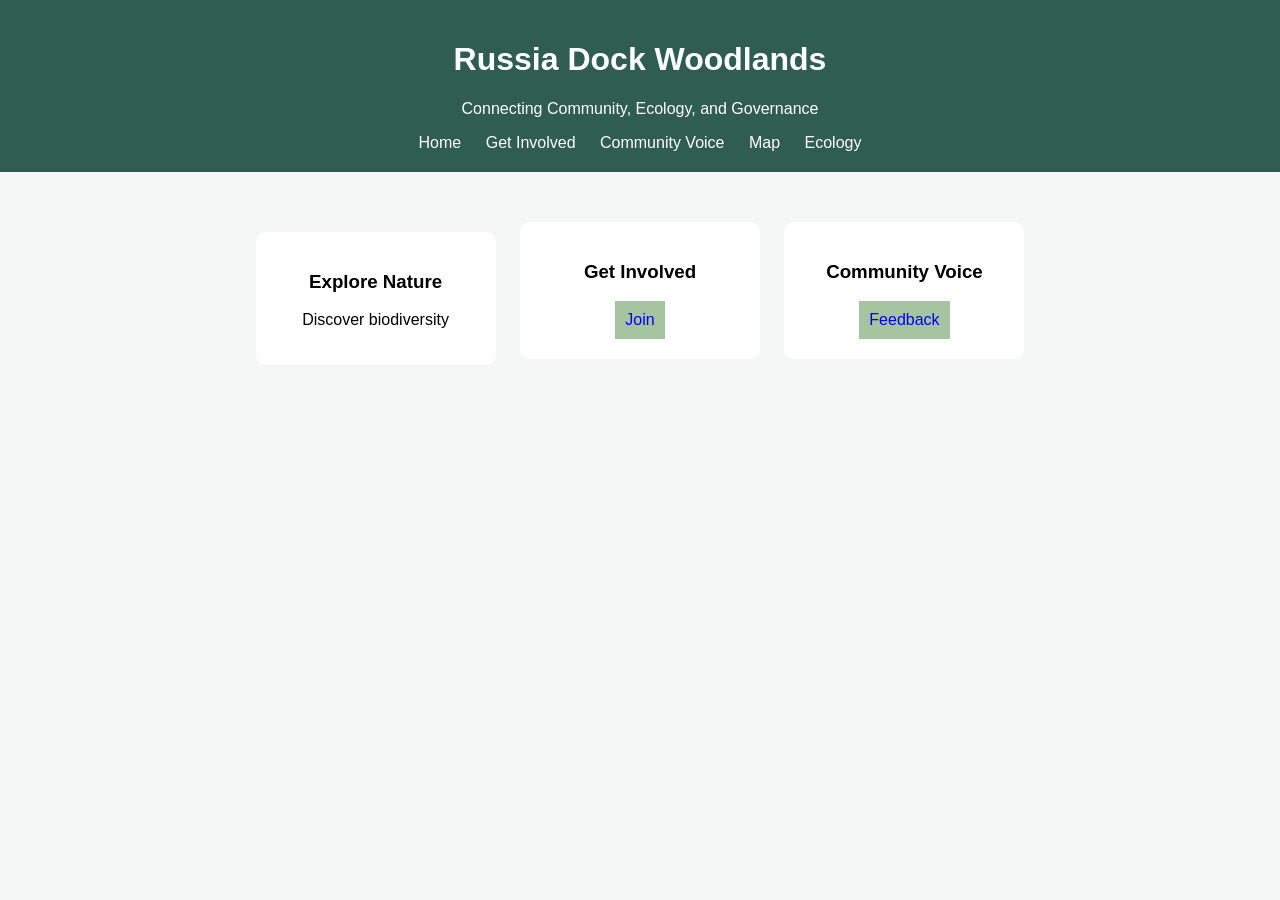
==== index.html @ b4bfc17d "Rename index.html.txt to index.html" ====
<!DOCTYPE html>
<html>
<head>
<meta charset="UTF-8">
<title>Russia Dock Woodlands</title>
<link rel="stylesheet" href="style.css">
</head>

<body>

<header>
<h1>Russia Dock Woodlands</h1>
<p>Connecting Community, Ecology, and Governance</p>
<nav>
<a href="index.html">Home</a>
<a href="involved.html">Get Involved</a>
<a href="community.html">Community Voice</a>
<a href="map.html">Map</a>
<a href="ecology.html">Ecology</a>
</nav>
</header>

<div class="section">
<div class="card">
<h3>Explore Nature</h3>
<p>Discover biodiversity</p>
</div>

<div class="card">
<h3>Get Involved</h3>
<a class="button" href="involved.html">Join</a>
</div>

<div class="card">
<h3>Community Voice</h3>
<a class="button" href="community.html">Feedback</a>
</div>
</div>

</body>
</html>
---- style.css ----
body {
  font-family: Arial;
  margin: 0;
  background: #f4f7f5;
}

header {
  background: #2F5D50;
  color: white;
  padding: 20px;
  text-align: center;
}

nav a {
  margin: 10px;
  color: white;
  text-decoration: none;
}

.section {
  padding: 40px;
  text-align: center;
}

.card {
  background: white;
  padding: 20px;
  margin: 10px;
  display: inline-block;
  width: 200px;
  border-radius: 10px;
}

.button {
  background: #A7C4A0;
  padding: 10px;
  text-decoration: none;
  display: inline-block;
}
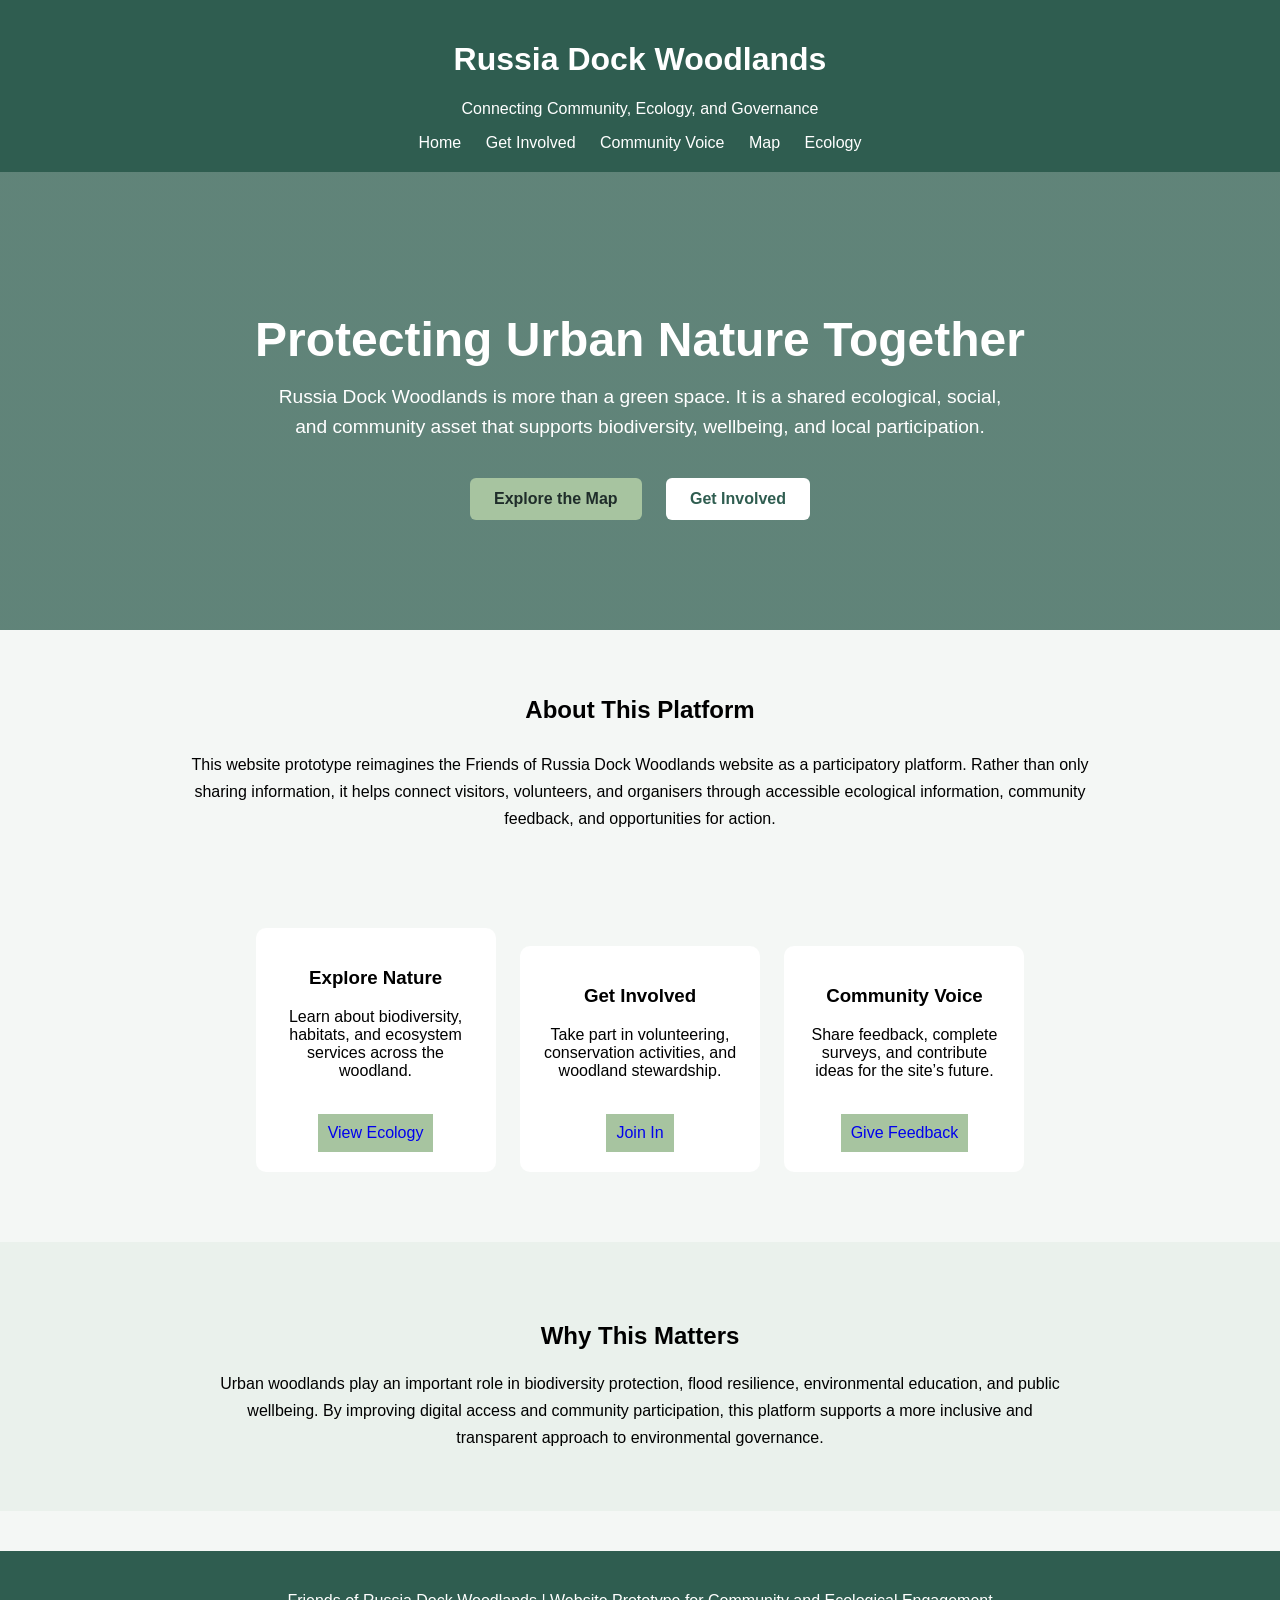
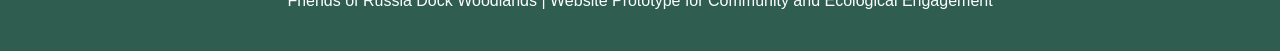
==== commit a265e45b: "Revamp index.html with new layout and styles Added a hero section with a background image and update" ====
--- a/index.html
+++ b/index.html
@@ -1,41 +1,175 @@
 <!DOCTYPE html>
-<html>
+<html lang="en">
 <head>
-<meta charset="UTF-8">
-<title>Russia Dock Woodlands</title>
-<link rel="stylesheet" href="style.css">
+  <meta charset="UTF-8">
+  <meta name="viewport" content="width=device-width, initial-scale=1.0">
+  <title>Russia Dock Woodlands</title>
+  <link rel="stylesheet" href="style.css">
+  <style>
+    .hero {
+      background: linear-gradient(rgba(47,93,80,0.75), rgba(47,93,80,0.75)),
+        url('https://images.unsplash.com/photo-1448375240586-882707db888b?auto=format&fit=crop&w=1400&q=80') center/cover no-repeat;
+      color: white;
+      text-align: center;
+      padding: 100px 20px;
+    }
+
+    .hero h1 {
+      font-size: 3rem;
+      margin-bottom: 15px;
+    }
+
+    .hero p {
+      font-size: 1.2rem;
+      max-width: 750px;
+      margin: 0 auto 25px;
+      line-height: 1.6;
+    }
+
+    .hero-buttons a {
+      display: inline-block;
+      margin: 10px;
+      padding: 12px 24px;
+      border-radius: 6px;
+      text-decoration: none;
+      font-weight: bold;
+    }
+
+    .btn-primary {
+      background: #A7C4A0;
+      color: #1f2d2a;
+    }
+
+    .btn-secondary {
+      background: white;
+      color: #2F5D50;
+    }
+
+    .intro {
+      max-width: 950px;
+      margin: 0 auto;
+      text-align: center;
+      line-height: 1.7;
+    }
+
+    .features {
+      text-align: center;
+      padding: 30px 20px 60px;
+    }
+
+    .goal-section {
+      background: #eaf1ec;
+      padding: 60px 20px;
+      text-align: center;
+    }
+
+    .goal-section h2 {
+      margin-bottom: 20px;
+    }
+
+    .goal-section p {
+      max-width: 850px;
+      margin: 0 auto;
+      line-height: 1.7;
+    }
+
+    footer {
+      background: #2F5D50;
+      color: white;
+      text-align: center;
+      padding: 25px 20px;
+      margin-top: 40px;
+    }
+
+    @media (max-width: 768px) {
+      .hero h1 {
+        font-size: 2.2rem;
+      }
+
+      .hero p {
+        font-size: 1rem;
+      }
+
+      .card {
+        width: 85%;
+      }
+    }
+  </style>
 </head>
-
 <body>
 
-<header>
-<h1>Russia Dock Woodlands</h1>
-<p>Connecting Community, Ecology, and Governance</p>
-<nav>
-<a href="index.html">Home</a>
-<a href="involved.html">Get Involved</a>
-<a href="community.html">Community Voice</a>
-<a href="map.html">Map</a>
-<a href="ecology.html">Ecology</a>
-</nav>
-</header>
+  <header>
+    <h1>Russia Dock Woodlands</h1>
+    <p>Connecting Community, Ecology, and Governance</p>
+    <nav>
+      <a href="index.html">Home</a>
+      <a href="involved.html">Get Involved</a>
+      <a href="community.html">Community Voice</a>
+      <a href="map.html">Map</a>
+      <a href="ecology.html">Ecology</a>
+    </nav>
+  </header>
 
-<div class="section">
-<div class="card">
-<h3>Explore Nature</h3>
-<p>Discover biodiversity</p>
-</div>
+  <section class="hero">
+    <h1>Protecting Urban Nature Together</h1>
+    <p>
+      Russia Dock Woodlands is more than a green space. It is a shared ecological, social,
+      and community asset that supports biodiversity, wellbeing, and local participation.
+    </p>
+    <div class="hero-buttons">
+      <a href="map.html" class="btn-primary">Explore the Map</a>
+      <a href="involved.html" class="btn-secondary">Get Involved</a>
+    </div>
+  </section>
 
-<div class="card">
-<h3>Get Involved</h3>
-<a class="button" href="involved.html">Join</a>
-</div>
+  <section class="section">
+    <div class="intro">
+      <h2>About This Platform</h2>
+      <p>
+        This website prototype reimagines the Friends of Russia Dock Woodlands website
+        as a participatory platform. Rather than only sharing information, it helps connect
+        visitors, volunteers, and organisers through accessible ecological information,
+        community feedback, and opportunities for action.
+      </p>
+    </div>
+  </section>
 
-<div class="card">
-<h3>Community Voice</h3>
-<a class="button" href="community.html">Feedback</a>
-</div>
-</div>
+  <section class="features">
+    <div class="card">
+      <h3>Explore Nature</h3>
+      <p>Learn about biodiversity, habitats, and ecosystem services across the woodland.</p>
+      <br>
+      <a class="button" href="ecology.html">View Ecology</a>
+    </div>
+
+    <div class="card">
+      <h3>Get Involved</h3>
+      <p>Take part in volunteering, conservation activities, and woodland stewardship.</p>
+      <br>
+      <a class="button" href="involved.html">Join In</a>
+    </div>
+
+    <div class="card">
+      <h3>Community Voice</h3>
+      <p>Share feedback, complete surveys, and contribute ideas for the site’s future.</p>
+      <br>
+      <a class="button" href="community.html">Give Feedback</a>
+    </div>
+  </section>
+
+  <section class="goal-section">
+    <h2>Why This Matters</h2>
+    <p>
+      Urban woodlands play an important role in biodiversity protection, flood resilience,
+      environmental education, and public wellbeing. By improving digital access and
+      community participation, this platform supports a more inclusive and transparent
+      approach to environmental governance.
+    </p>
+  </section>
+
+  <footer>
+    <p>Friends of Russia Dock Woodlands | Website Prototype for Community and Ecological Engagement</p>
+  </footer>
 
 </body>
 </html>
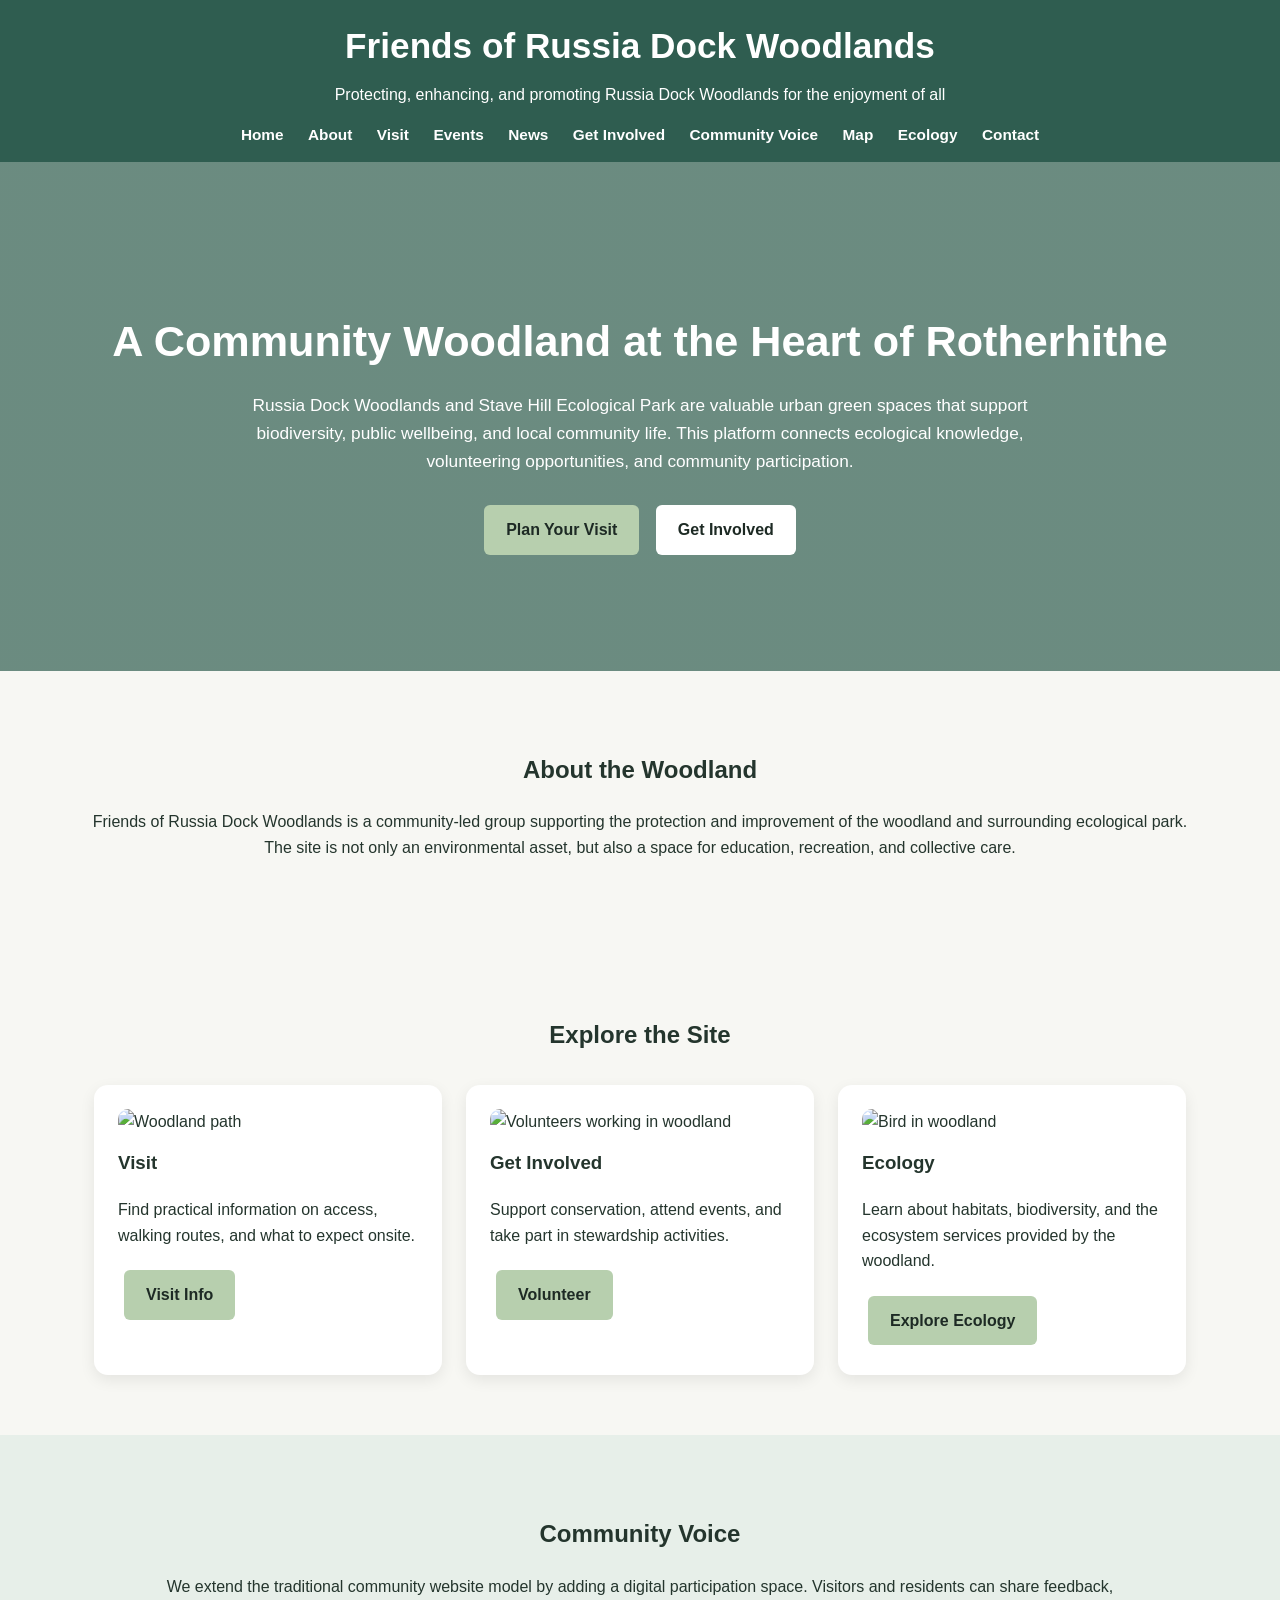
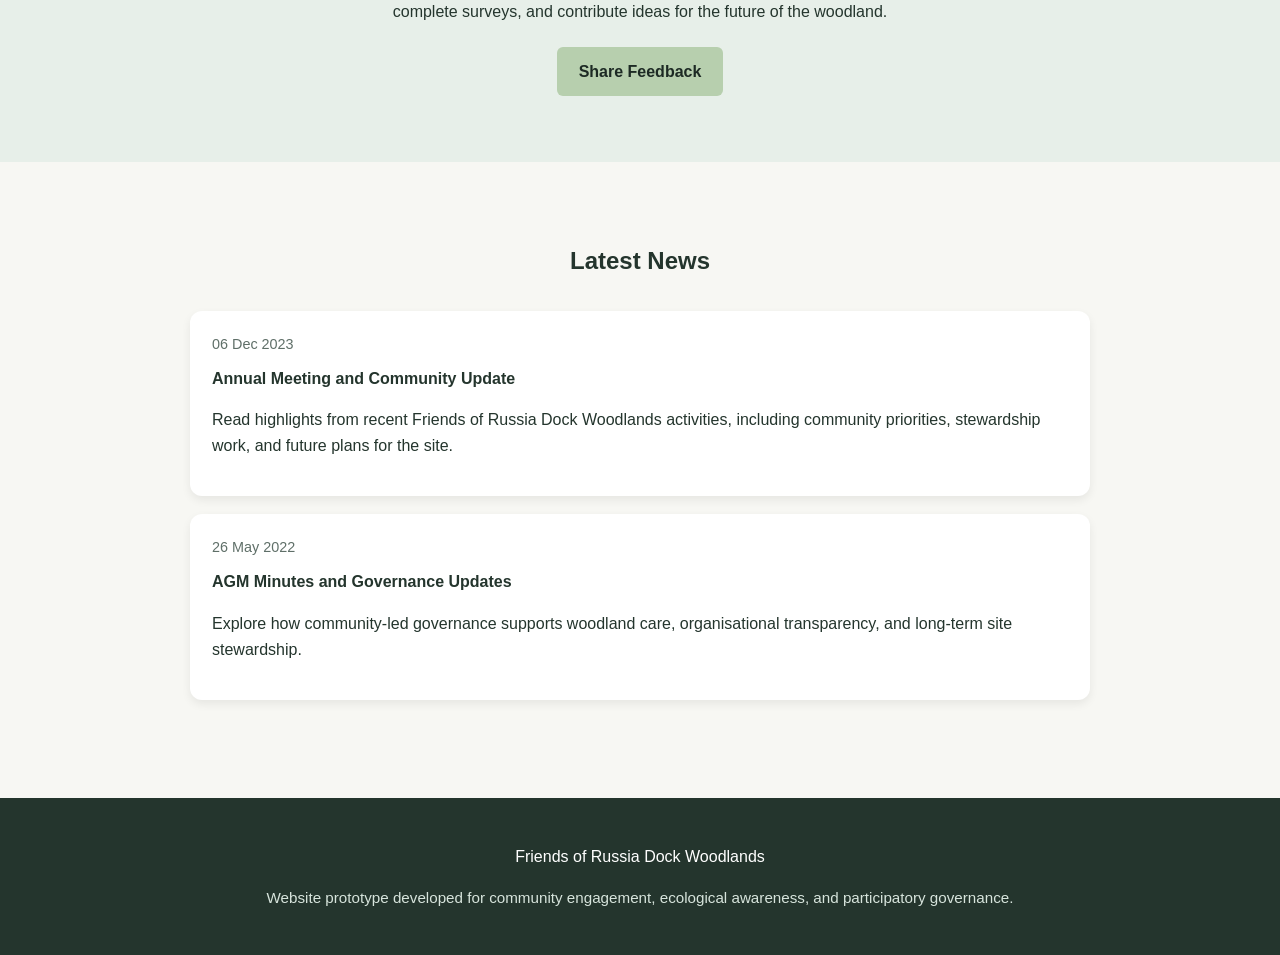
==== commit dc3fa71f: "Update index.html" ====
--- a/index.html
+++ b/index.html
@@ -3,172 +3,112 @@
 <head>
   <meta charset="UTF-8">
   <meta name="viewport" content="width=device-width, initial-scale=1.0">
-  <title>Russia Dock Woodlands</title>
+  <title>Friends of Russia Dock Woodlands</title>
   <link rel="stylesheet" href="style.css">
-  <style>
-    .hero {
-      background: linear-gradient(rgba(47,93,80,0.75), rgba(47,93,80,0.75)),
-        url('https://images.unsplash.com/photo-1448375240586-882707db888b?auto=format&fit=crop&w=1400&q=80') center/cover no-repeat;
-      color: white;
-      text-align: center;
-      padding: 100px 20px;
-    }
-
-    .hero h1 {
-      font-size: 3rem;
-      margin-bottom: 15px;
-    }
-
-    .hero p {
-      font-size: 1.2rem;
-      max-width: 750px;
-      margin: 0 auto 25px;
-      line-height: 1.6;
-    }
-
-    .hero-buttons a {
-      display: inline-block;
-      margin: 10px;
-      padding: 12px 24px;
-      border-radius: 6px;
-      text-decoration: none;
-      font-weight: bold;
-    }
-
-    .btn-primary {
-      background: #A7C4A0;
-      color: #1f2d2a;
-    }
-
-    .btn-secondary {
-      background: white;
-      color: #2F5D50;
-    }
-
-    .intro {
-      max-width: 950px;
-      margin: 0 auto;
-      text-align: center;
-      line-height: 1.7;
-    }
-
-    .features {
-      text-align: center;
-      padding: 30px 20px 60px;
-    }
-
-    .goal-section {
-      background: #eaf1ec;
-      padding: 60px 20px;
-      text-align: center;
-    }
-
-    .goal-section h2 {
-      margin-bottom: 20px;
-    }
-
-    .goal-section p {
-      max-width: 850px;
-      margin: 0 auto;
-      line-height: 1.7;
-    }
-
-    footer {
-      background: #2F5D50;
-      color: white;
-      text-align: center;
-      padding: 25px 20px;
-      margin-top: 40px;
-    }
-
-    @media (max-width: 768px) {
-      .hero h1 {
-        font-size: 2.2rem;
-      }
-
-      .hero p {
-        font-size: 1rem;
-      }
-
-      .card {
-        width: 85%;
-      }
-    }
-  </style>
 </head>
 <body>
 
   <header>
-    <h1>Russia Dock Woodlands</h1>
-    <p>Connecting Community, Ecology, and Governance</p>
+    <h1>Friends of Russia Dock Woodlands</h1>
+    <p>Protecting, enhancing, and promoting Russia Dock Woodlands for the enjoyment of all</p>
     <nav>
       <a href="index.html">Home</a>
+      <a href="about.html">About</a>
+      <a href="visit.html">Visit</a>
+      <a href="events.html">Events</a>
+      <a href="news.html">News</a>
       <a href="involved.html">Get Involved</a>
       <a href="community.html">Community Voice</a>
       <a href="map.html">Map</a>
       <a href="ecology.html">Ecology</a>
+      <a href="contact.html">Contact</a>
     </nav>
   </header>
 
   <section class="hero">
-    <h1>Protecting Urban Nature Together</h1>
+    <h2>A Community Woodland at the Heart of Rotherhithe</h2>
     <p>
-      Russia Dock Woodlands is more than a green space. It is a shared ecological, social,
-      and community asset that supports biodiversity, wellbeing, and local participation.
+      Russia Dock Woodlands and Stave Hill Ecological Park are valuable urban green spaces
+      that support biodiversity, public wellbeing, and local community life. This platform
+      connects ecological knowledge, volunteering opportunities, and community participation.
     </p>
-    <div class="hero-buttons">
-      <a href="map.html" class="btn-primary">Explore the Map</a>
-      <a href="involved.html" class="btn-secondary">Get Involved</a>
+    <a class="button" href="visit.html">Plan Your Visit</a>
+    <a class="button secondary" href="involved.html">Get Involved</a>
+  </section>
+
+  <section class="section center">
+    <h2>About the Woodland</h2>
+    <p>
+      Friends of Russia Dock Woodlands is a community-led group supporting the protection
+      and improvement of the woodland and surrounding ecological park. The site is not only
+      an environmental asset, but also a space for education, recreation, and collective care.
+    </p>
+  </section>
+
+  <section class="section">
+    <h2 style="text-align:center;">Explore the Site</h2>
+    <div class="grid">
+      <div class="card">
+        <img src="https://images.unsplash.com/photo-1500530855697-b586d89ba3ee?auto=format&fit=crop&w=1200&q=80" alt="Woodland path">
+        <h3>Visit</h3>
+        <p>Find practical information on access, walking routes, and what to expect onsite.</p>
+        <a class="button" href="visit.html">Visit Info</a>
+      </div>
+
+      <div class="card">
+        <img src="https://images.unsplash.com/photo-1448375240586-882707db888b?auto=format&fit=crop&w=1200&q=80" alt="Volunteers working in woodland">
+        <h3>Get Involved</h3>
+        <p>Support conservation, attend events, and take part in stewardship activities.</p>
+        <a class="button" href="involved.html">Volunteer</a>
+      </div>
+
+      <div class="card">
+        <img src="https://images.unsplash.com/photo-1444464666168-49d633b86797?auto=format&fit=crop&w=1200&q=80" alt="Bird in woodland">
+        <h3>Ecology</h3>
+        <p>Learn about habitats, biodiversity, and the ecosystem services provided by the woodland.</p>
+        <a class="button" href="ecology.html">Explore Ecology</a>
+      </div>
+    </div>
+  </section>
+
+  <section class="highlight">
+    <div class="highlight-inner">
+      <h2>Community Voice</h2>
+      <p>
+        We extend the traditional community website model by adding a digital participation space.
+        Visitors and residents can share feedback, complete surveys, and contribute ideas for the
+        future of the woodland.
+      </p>
+      <a class="button" href="community.html">Share Feedback</a>
     </div>
   </section>
 
   <section class="section">
-    <div class="intro">
-      <h2>About This Platform</h2>
-      <p>
-        This website prototype reimagines the Friends of Russia Dock Woodlands website
-        as a participatory platform. Rather than only sharing information, it helps connect
-        visitors, volunteers, and organisers through accessible ecological information,
-        community feedback, and opportunities for action.
-      </p>
+    <h2 style="text-align:center;">Latest News</h2>
+    <div class="news-list">
+      <div class="news-item">
+        <div class="news-date">06 Dec 2023</div>
+        <h4>Annual Meeting and Community Update</h4>
+        <p>
+          Read highlights from recent Friends of Russia Dock Woodlands activities, including
+          community priorities, stewardship work, and future plans for the site.
+        </p>
+      </div>
+
+      <div class="news-item">
+        <div class="news-date">26 May 2022</div>
+        <h4>AGM Minutes and Governance Updates</h4>
+        <p>
+          Explore how community-led governance supports woodland care, organisational transparency,
+          and long-term site stewardship.
+        </p>
+      </div>
     </div>
   </section>
 
-  <section class="features">
-    <div class="card">
-      <h3>Explore Nature</h3>
-      <p>Learn about biodiversity, habitats, and ecosystem services across the woodland.</p>
-      <br>
-      <a class="button" href="ecology.html">View Ecology</a>
-    </div>
-
-    <div class="card">
-      <h3>Get Involved</h3>
-      <p>Take part in volunteering, conservation activities, and woodland stewardship.</p>
-      <br>
-      <a class="button" href="involved.html">Join In</a>
-    </div>
-
-    <div class="card">
-      <h3>Community Voice</h3>
-      <p>Share feedback, complete surveys, and contribute ideas for the site’s future.</p>
-      <br>
-      <a class="button" href="community.html">Give Feedback</a>
-    </div>
-  </section>
-
-  <section class="goal-section">
-    <h2>Why This Matters</h2>
-    <p>
-      Urban woodlands play an important role in biodiversity protection, flood resilience,
-      environmental education, and public wellbeing. By improving digital access and
-      community participation, this platform supports a more inclusive and transparent
-      approach to environmental governance.
-    </p>
-  </section>
-
   <footer>
-    <p>Friends of Russia Dock Woodlands | Website Prototype for Community and Ecological Engagement</p>
+    <p>Friends of Russia Dock Woodlands</p>
+    <p class="small">Website prototype developed for community engagement, ecological awareness, and participatory governance.</p>
   </footer>
 
 </body>
--- a/style.css
+++ b/style.css
@@ -1,39 +1,184 @@
 body {
-  font-family: Arial;
   margin: 0;
-  background: #f4f7f5;
+  font-family: "Segoe UI", Arial, sans-serif;
+  background: #f7f7f3;
+  color: #24352d;
+  line-height: 1.6;
 }
 
 header {
-  background: #2F5D50;
+  background: #2f5d50;
   color: white;
-  padding: 20px;
+  padding: 18px 20px 14px;
   text-align: center;
 }
 
+header h1 {
+  margin: 0;
+  font-size: 2.2rem;
+}
+
+header p {
+  margin: 8px 0 14px;
+  font-size: 1rem;
+}
+
+nav {
+  margin-top: 8px;
+}
+
 nav a {
-  margin: 10px;
   color: white;
   text-decoration: none;
+  margin: 0 10px;
+  font-weight: 600;
+  font-size: 0.96rem;
+}
+
+nav a:hover {
+  text-decoration: underline;
+}
+
+.hero {
+  background:
+    linear-gradient(rgba(47,93,80,0.70), rgba(47,93,80,0.70)),
+    url('https://images.unsplash.com/photo-1441974231531-c6227db76b6e?auto=format&fit=crop&w=1400&q=80')
+    center/cover no-repeat;
+  color: white;
+  text-align: center;
+  padding: 110px 20px;
+}
+
+.hero h2 {
+  font-size: 2.7rem;
+  margin-bottom: 16px;
+}
+
+.hero p {
+  max-width: 820px;
+  margin: 0 auto 24px;
+  font-size: 1.08rem;
+}
+
+.button {
+  display: inline-block;
+  background: #b7cfae;
+  color: #1d2a24;
+  text-decoration: none;
+  padding: 12px 22px;
+  border-radius: 6px;
+  font-weight: 700;
+  margin: 6px;
+}
+
+.button.secondary {
+  background: white;
 }
 
 .section {
-  padding: 40px;
+  max-width: 1100px;
+  margin: 0 auto;
+  padding: 60px 20px;
+}
+
+.section.center {
   text-align: center;
+}
+
+.grid {
+  display: flex;
+  flex-wrap: wrap;
+  justify-content: center;
+  gap: 24px;
+  margin-top: 30px;
 }
 
 .card {
   background: white;
-  padding: 20px;
-  margin: 10px;
-  display: inline-block;
-  width: 200px;
-  border-radius: 10px;
+  width: 300px;
+  padding: 24px;
+  border-radius: 14px;
+  box-shadow: 0 5px 15px rgba(0,0,0,0.08);
 }
 
-.button {
-  background: #A7C4A0;
-  padding: 10px;
-  text-decoration: none;
-  display: inline-block;
-}+.card img {
+  width: 100%;
+  height: 190px;
+  object-fit: cover;
+  border-radius: 10px;
+  margin-bottom: 14px;
+}
+
+.card h3 {
+  margin-top: 0;
+}
+
+.highlight {
+  background: #e7efe9;
+  padding: 60px 20px;
+}
+
+.highlight-inner {
+  max-width: 950px;
+  margin: 0 auto;
+  text-align: center;
+}
+
+.news-list {
+  max-width: 900px;
+  margin: 30px auto 0;
+}
+
+.news-item {
+  background: white;
+  padding: 22px;
+  border-radius: 12px;
+  margin-bottom: 18px;
+  box-shadow: 0 4px 10px rgba(0,0,0,0.07);
+}
+
+.news-item h4 {
+  margin: 0 0 8px;
+}
+
+.news-date {
+  font-size: 0.9rem;
+  color: #5f6f68;
+  margin-bottom: 10px;
+}
+
+footer {
+  background: #24352d;
+  color: white;
+  text-align: center;
+  padding: 30px 20px;
+  margin-top: 20px;
+}
+
+.small {
+  font-size: 0.95rem;
+  color: #d7e4dc;
+}
+
+@media (max-width: 768px) {
+  header h1 {
+    font-size: 1.8rem;
+  }
+
+  .hero h2 {
+    font-size: 2rem;
+  }
+
+  .hero p {
+    font-size: 1rem;
+  }
+
+  nav a {
+    display: inline-block;
+    margin: 6px 8px;
+  }
+
+  .card {
+    width: 88%;
+  }
+}
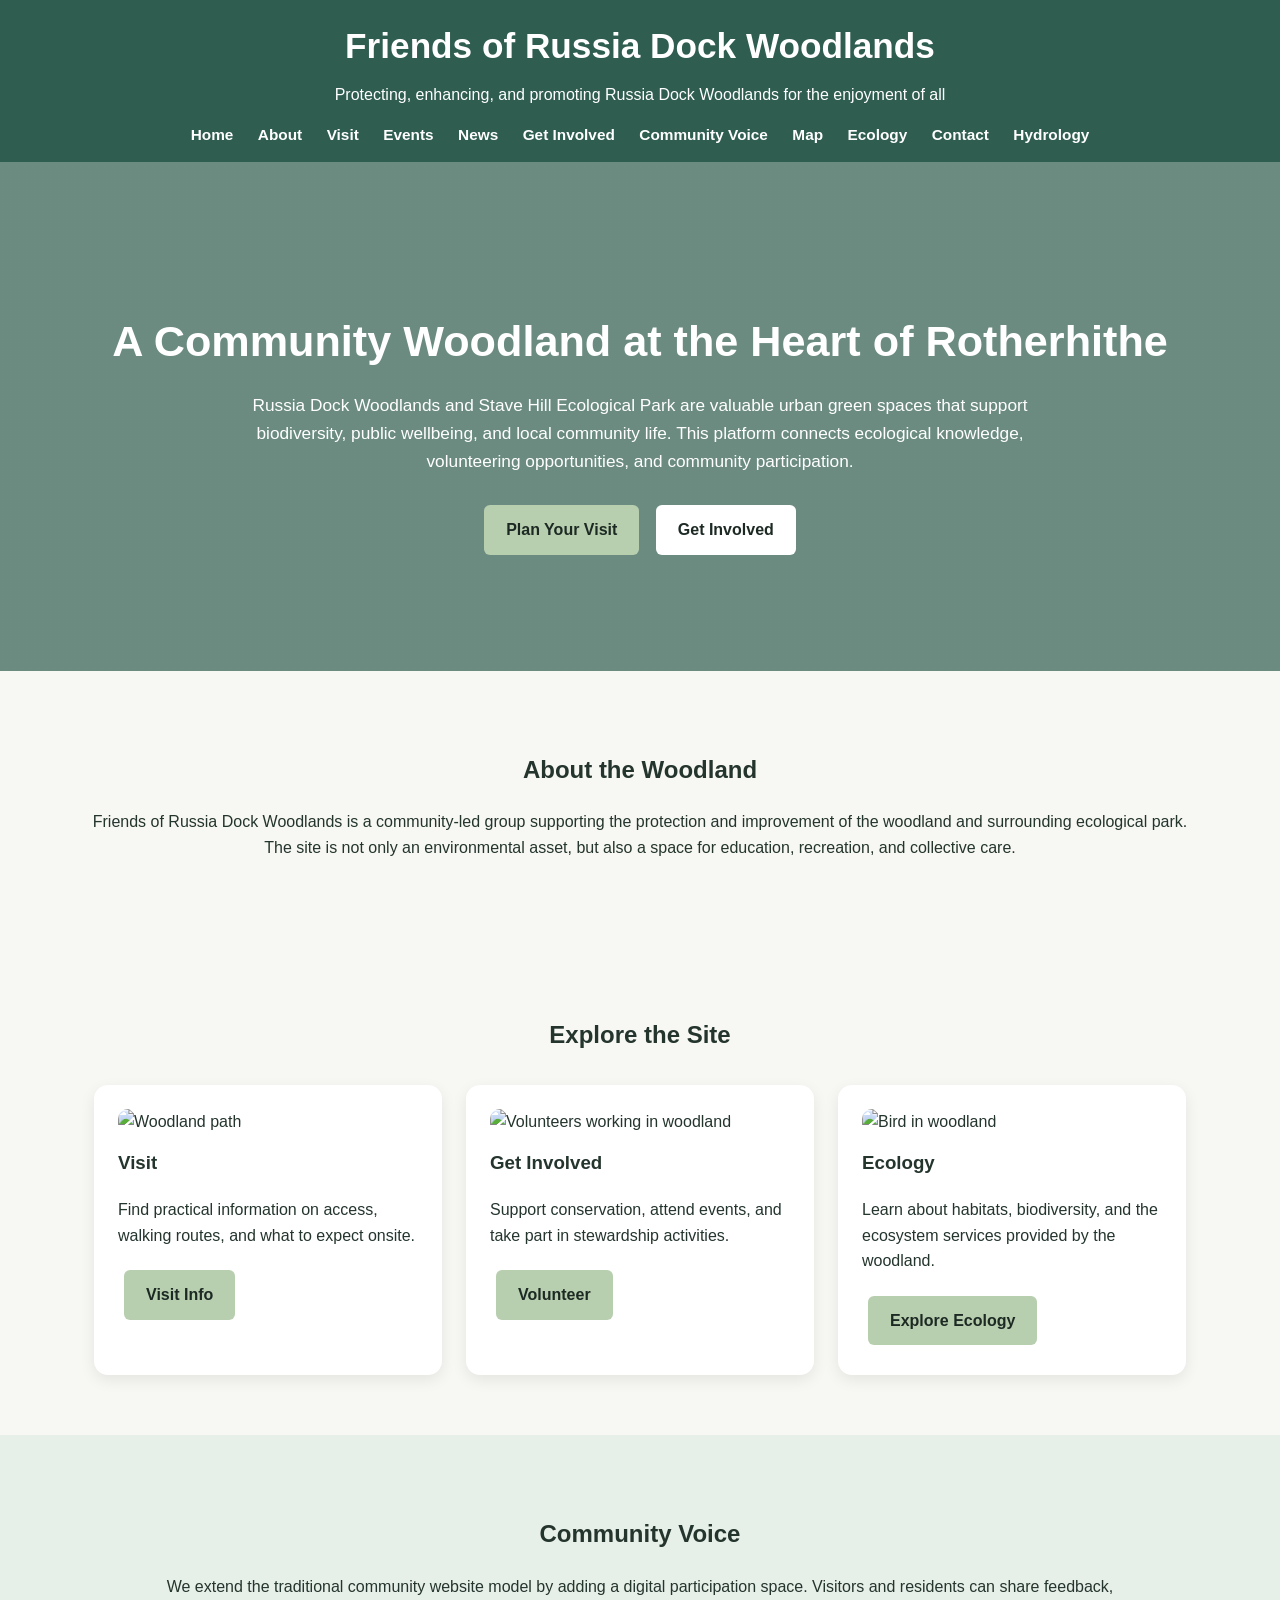
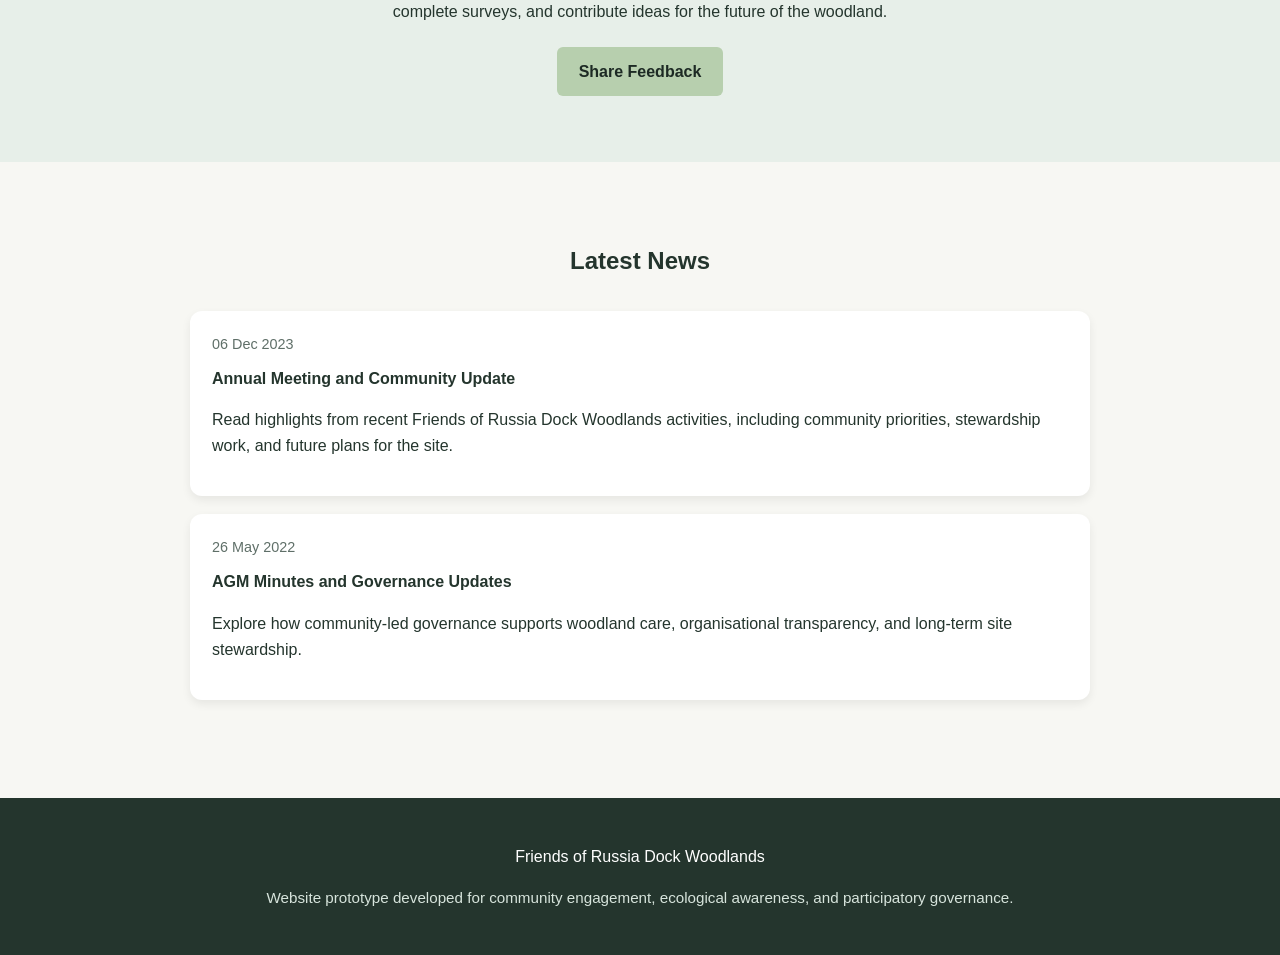
==== commit e1cdd096: "Add hydrology link to navigation Added a new link to the hydrology page in the navigation." ====
--- a/index.html
+++ b/index.html
@@ -22,6 +22,7 @@
       <a href="map.html">Map</a>
       <a href="ecology.html">Ecology</a>
       <a href="contact.html">Contact</a>
+      <a href="hydrology.html">Hydrology</a>
     </nav>
   </header>
 
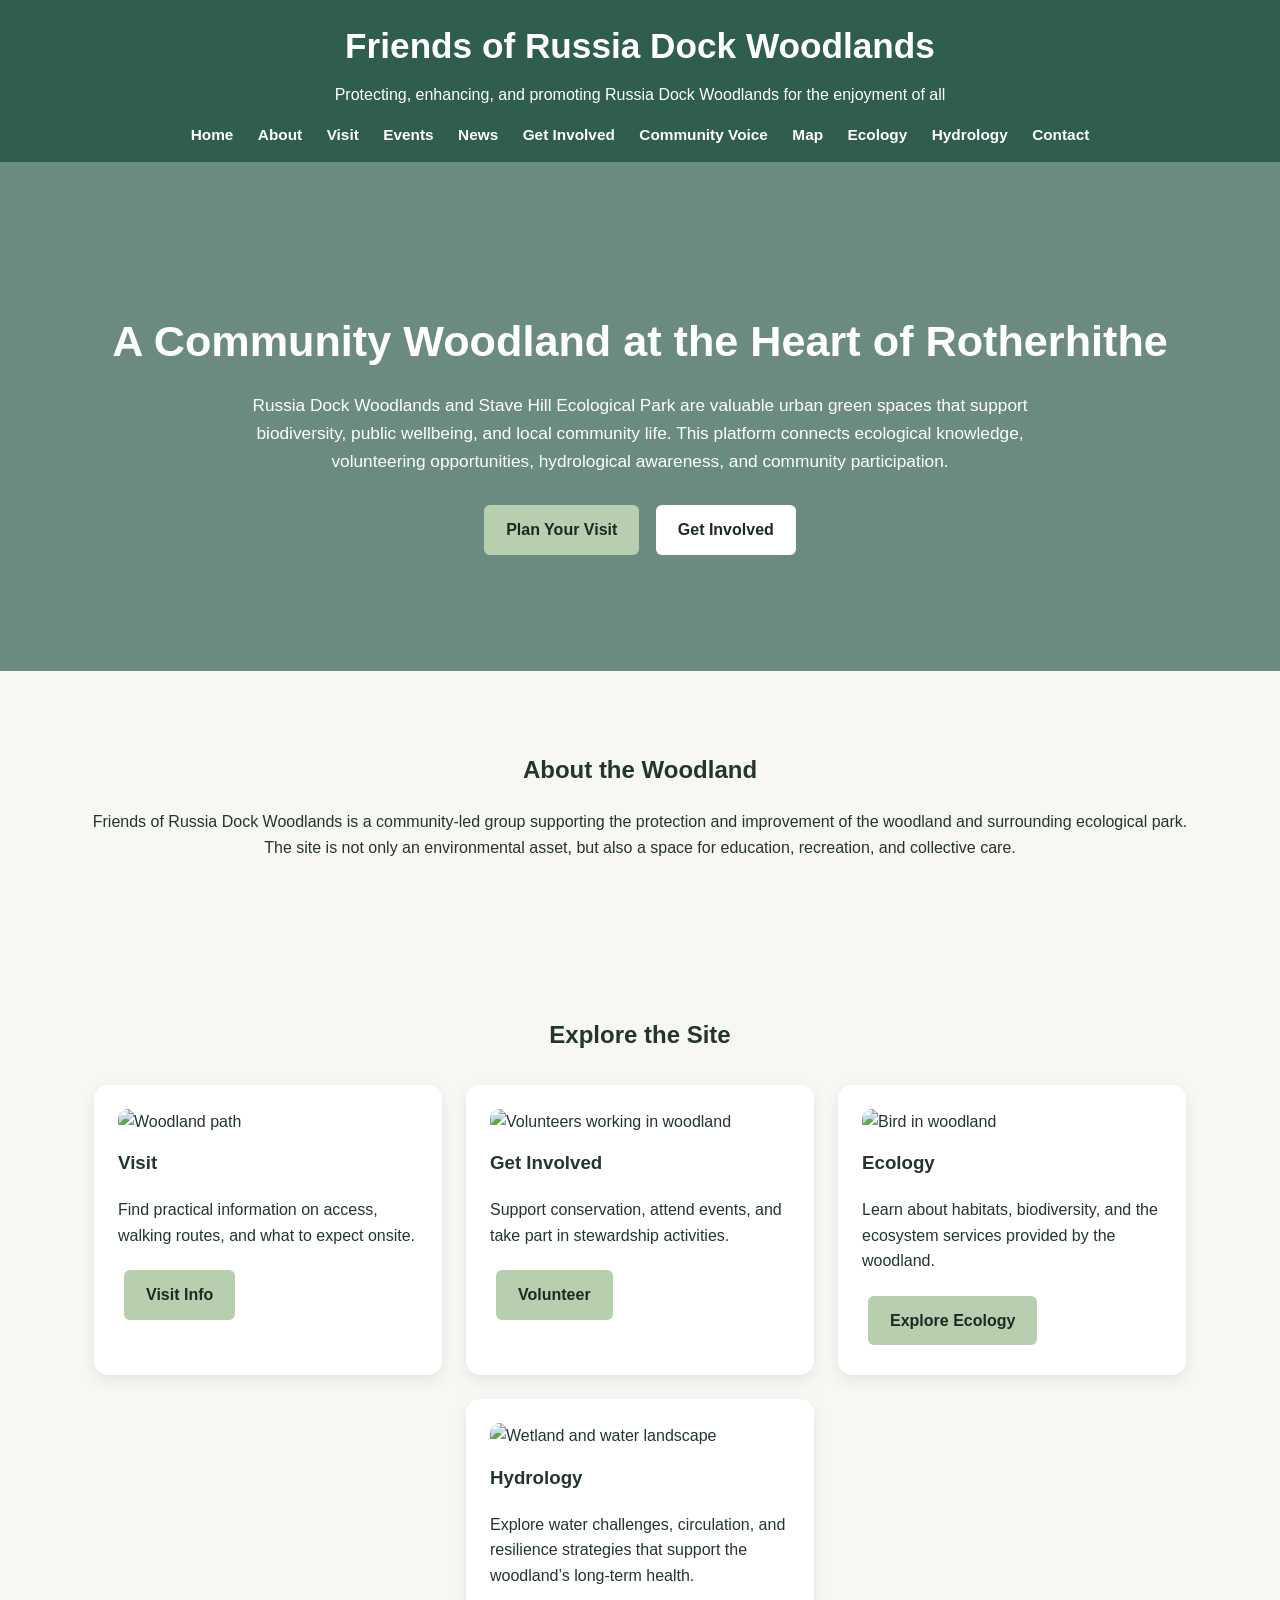
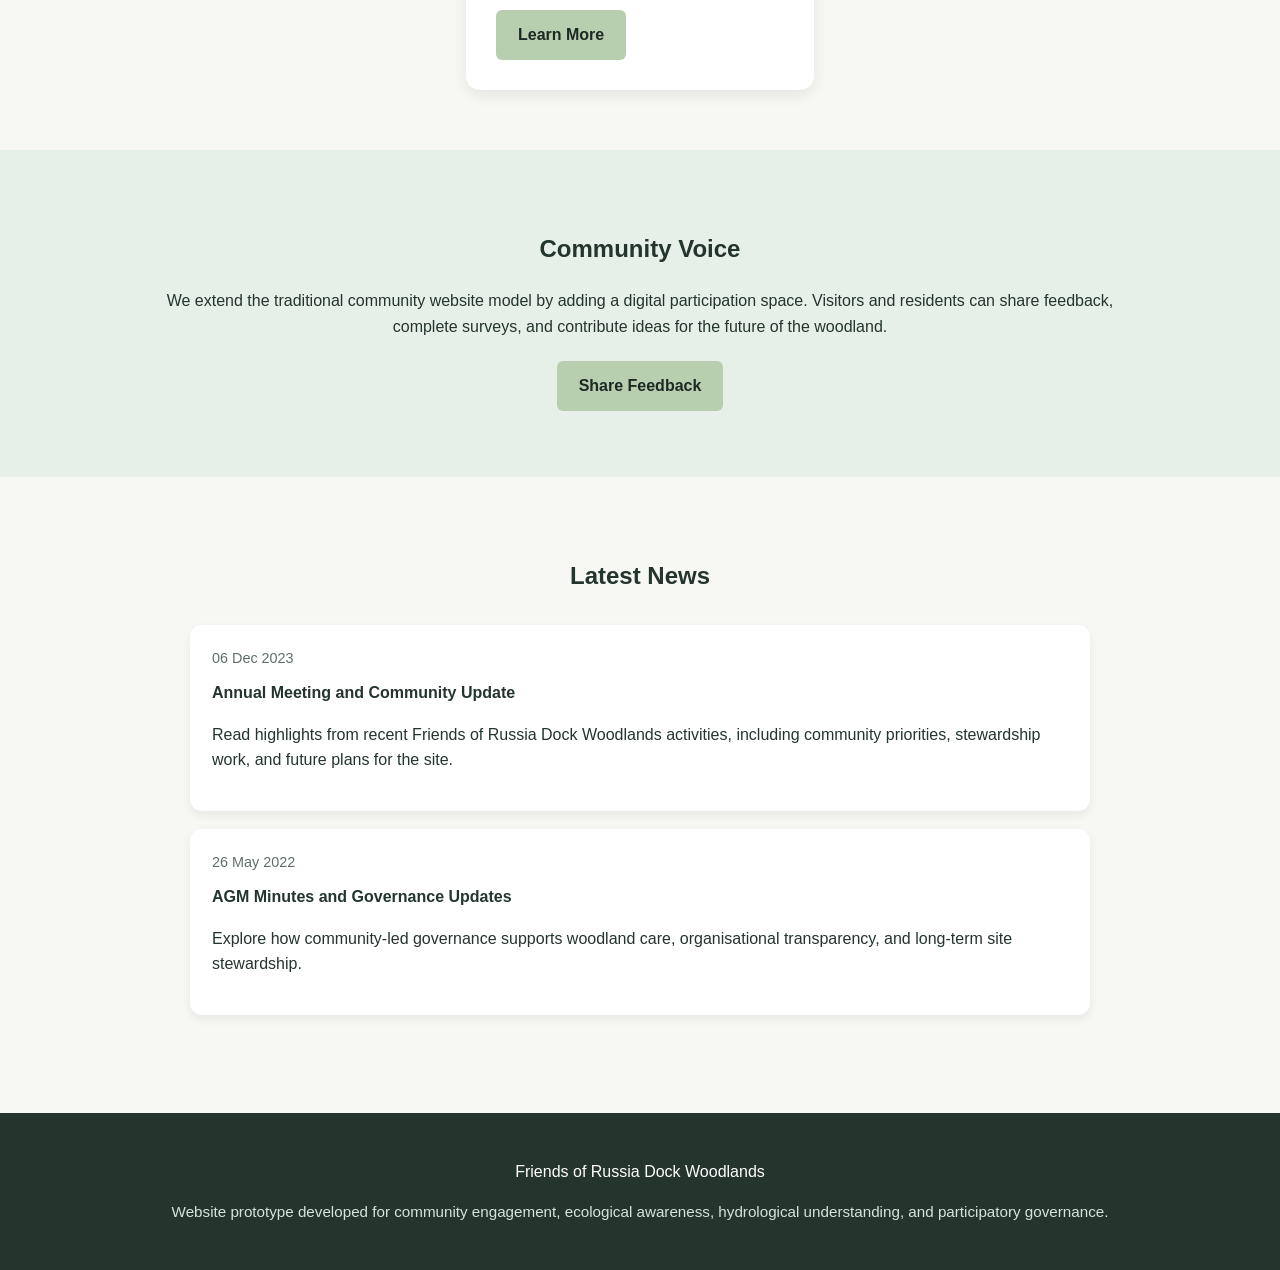
==== commit d677b7d9: "Enhance index.html with hydrology section Updated the content to include hydrological awareness and " ====
--- a/index.html
+++ b/index.html
@@ -21,8 +21,8 @@
       <a href="community.html">Community Voice</a>
       <a href="map.html">Map</a>
       <a href="ecology.html">Ecology</a>
+      <a href="hydrology.html">Hydrology</a>
       <a href="contact.html">Contact</a>
-      <a href="hydrology.html">Hydrology</a>
     </nav>
   </header>
 
@@ -31,7 +31,8 @@
     <p>
       Russia Dock Woodlands and Stave Hill Ecological Park are valuable urban green spaces
       that support biodiversity, public wellbeing, and local community life. This platform
-      connects ecological knowledge, volunteering opportunities, and community participation.
+      connects ecological knowledge, volunteering opportunities, hydrological awareness,
+      and community participation.
     </p>
     <a class="button" href="visit.html">Plan Your Visit</a>
     <a class="button secondary" href="involved.html">Get Involved</a>
@@ -68,6 +69,13 @@
         <h3>Ecology</h3>
         <p>Learn about habitats, biodiversity, and the ecosystem services provided by the woodland.</p>
         <a class="button" href="ecology.html">Explore Ecology</a>
+      </div>
+
+      <div class="card">
+        <img src="https://images.unsplash.com/photo-1506744038136-46273834b3fb?auto=format&fit=crop&w=1200&q=80" alt="Wetland and water landscape">
+        <h3>Hydrology</h3>
+        <p>Explore water challenges, circulation, and resilience strategies that support the woodland’s long-term health.</p>
+        <a class="button" href="hydrology.html">Learn More</a>
       </div>
     </div>
   </section>
@@ -109,7 +117,7 @@
 
   <footer>
     <p>Friends of Russia Dock Woodlands</p>
-    <p class="small">Website prototype developed for community engagement, ecological awareness, and participatory governance.</p>
+    <p class="small">Website prototype developed for community engagement, ecological awareness, hydrological understanding, and participatory governance.</p>
   </footer>
 
 </body>
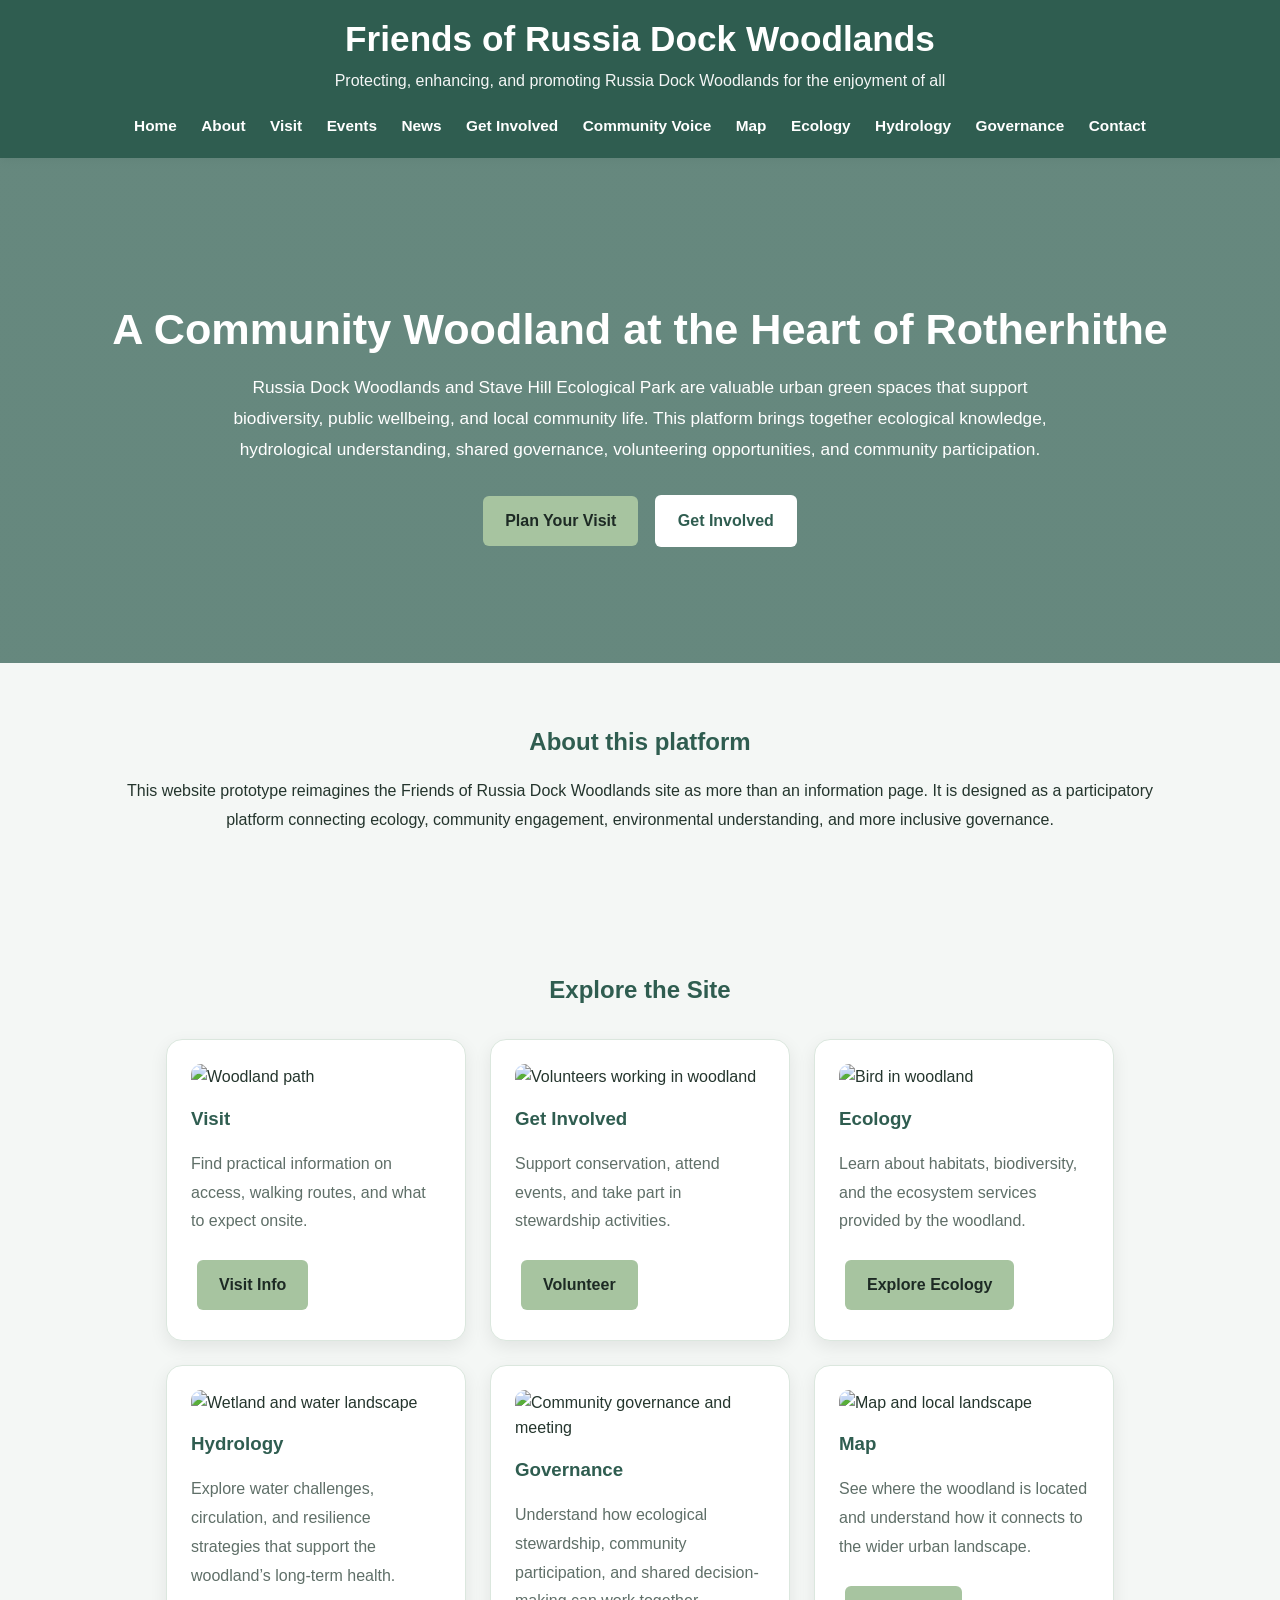
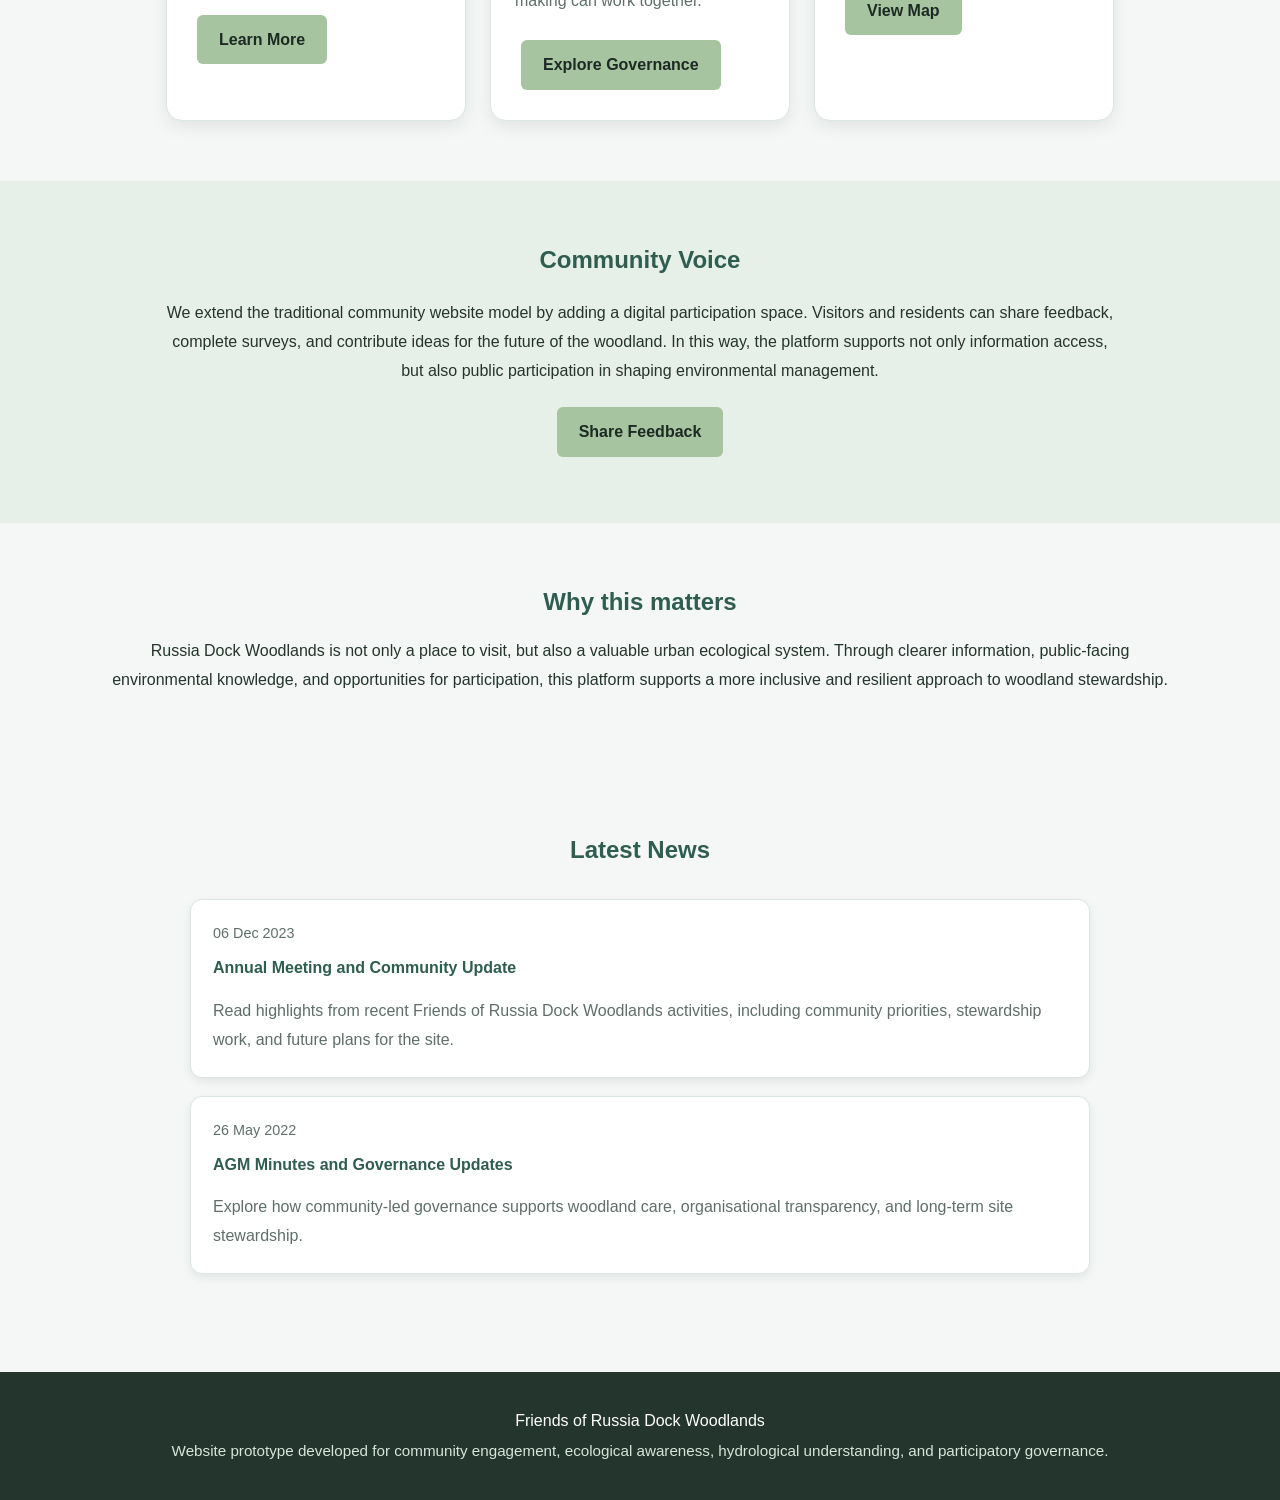
==== commit 77629843: "Revise index.html for improved community engagement Updated the website prototype to enhance communi" ====
--- a/index.html
+++ b/index.html
@@ -22,6 +22,7 @@
       <a href="map.html">Map</a>
       <a href="ecology.html">Ecology</a>
       <a href="hydrology.html">Hydrology</a>
+      <a href="governance.html">Governance</a>
       <a href="contact.html">Contact</a>
     </nav>
   </header>
@@ -31,25 +32,26 @@
     <p>
       Russia Dock Woodlands and Stave Hill Ecological Park are valuable urban green spaces
       that support biodiversity, public wellbeing, and local community life. This platform
-      connects ecological knowledge, volunteering opportunities, hydrological awareness,
-      and community participation.
+      brings together ecological knowledge, hydrological understanding, shared governance,
+      volunteering opportunities, and community participation.
     </p>
     <a class="button" href="visit.html">Plan Your Visit</a>
     <a class="button secondary" href="involved.html">Get Involved</a>
   </section>
 
   <section class="section center">
-    <h2>About the Woodland</h2>
+    <h2>About this platform</h2>
     <p>
-      Friends of Russia Dock Woodlands is a community-led group supporting the protection
-      and improvement of the woodland and surrounding ecological park. The site is not only
-      an environmental asset, but also a space for education, recreation, and collective care.
+      This website prototype reimagines the Friends of Russia Dock Woodlands site as more
+      than an information page. It is designed as a participatory platform connecting ecology,
+      community engagement, environmental understanding, and more inclusive governance.
     </p>
   </section>
 
   <section class="section">
     <h2 style="text-align:center;">Explore the Site</h2>
     <div class="grid">
+
       <div class="card">
         <img src="https://images.unsplash.com/photo-1500530855697-b586d89ba3ee?auto=format&fit=crop&w=1200&q=80" alt="Woodland path">
         <h3>Visit</h3>
@@ -77,6 +79,21 @@
         <p>Explore water challenges, circulation, and resilience strategies that support the woodland’s long-term health.</p>
         <a class="button" href="hydrology.html">Learn More</a>
       </div>
+
+      <div class="card">
+        <img src="https://images.unsplash.com/photo-1517457373958-b7bdd4587205?auto=format&fit=crop&w=1200&q=80" alt="Community governance and meeting">
+        <h3>Governance</h3>
+        <p>Understand how ecological stewardship, community participation, and shared decision-making can work together.</p>
+        <a class="button" href="governance.html">Explore Governance</a>
+      </div>
+
+      <div class="card">
+        <img src="https://images.unsplash.com/photo-1482192505345-5655af888cc4?auto=format&fit=crop&w=1200&q=80" alt="Map and local landscape">
+        <h3>Map</h3>
+        <p>See where the woodland is located and understand how it connects to the wider urban landscape.</p>
+        <a class="button" href="map.html">View Map</a>
+      </div>
+
     </div>
   </section>
 
@@ -86,15 +103,26 @@
       <p>
         We extend the traditional community website model by adding a digital participation space.
         Visitors and residents can share feedback, complete surveys, and contribute ideas for the
-        future of the woodland.
+        future of the woodland. In this way, the platform supports not only information access,
+        but also public participation in shaping environmental management.
       </p>
       <a class="button" href="community.html">Share Feedback</a>
     </div>
   </section>
 
+  <section class="section center">
+    <h2>Why this matters</h2>
+    <p>
+      Russia Dock Woodlands is not only a place to visit, but also a valuable urban ecological
+      system. Through clearer information, public-facing environmental knowledge, and opportunities
+      for participation, this platform supports a more inclusive and resilient approach to woodland stewardship.
+    </p>
+  </section>
+
   <section class="section">
     <h2 style="text-align:center;">Latest News</h2>
     <div class="news-list">
+
       <div class="news-item">
         <div class="news-date">06 Dec 2023</div>
         <h4>Annual Meeting and Community Update</h4>
@@ -112,12 +140,16 @@
           and long-term site stewardship.
         </p>
       </div>
+
     </div>
   </section>
 
   <footer>
     <p>Friends of Russia Dock Woodlands</p>
-    <p class="small">Website prototype developed for community engagement, ecological awareness, hydrological understanding, and participatory governance.</p>
+    <p class="small">
+      Website prototype developed for community engagement, ecological awareness,
+      hydrological understanding, and participatory governance.
+    </p>
   </footer>
 
 </body>
--- a/style.css
+++ b/style.css
@@ -1,26 +1,55 @@
+/* ========= Global Styles ========= */
+:root {
+  --green-dark: #2F5D50;
+  --green-mid: #5f8a77;
+  --green-light: #A7C4A0;
+  --bg-soft: #F4F7F5;
+  --bg-panel: #ffffff;
+  --text-main: #24352d;
+  --text-soft: #5f6f68;
+  --border-soft: #dbe7de;
+  --shadow-soft: 0 6px 18px rgba(0, 0, 0, 0.08);
+  --shadow-hover: 0 10px 24px rgba(0, 0, 0, 0.12);
+  --radius-lg: 16px;
+  --radius-md: 10px;
+  --radius-sm: 6px;
+}
+
+* {
+  box-sizing: border-box;
+}
+
+html {
+  scroll-behavior: smooth;
+}
+
 body {
   margin: 0;
   font-family: "Segoe UI", Arial, sans-serif;
-  background: #f7f7f3;
-  color: #24352d;
+  background: var(--bg-soft);
+  color: var(--text-main);
   line-height: 1.6;
 }
 
+/* ========= Header ========= */
 header {
-  background: #2f5d50;
+  background: var(--green-dark);
   color: white;
   padding: 18px 20px 14px;
   text-align: center;
+  box-shadow: 0 2px 10px rgba(0, 0, 0, 0.08);
 }
 
 header h1 {
   margin: 0;
   font-size: 2.2rem;
+  line-height: 1.2;
 }
 
 header p {
   margin: 8px 0 14px;
   font-size: 1rem;
+  opacity: 0.95;
 }
 
 nav {
@@ -28,20 +57,24 @@
 }
 
 nav a {
+  display: inline-block;
   color: white;
   text-decoration: none;
-  margin: 0 10px;
+  margin: 6px 10px;
   font-weight: 600;
   font-size: 0.96rem;
+  transition: opacity 0.2s ease, transform 0.2s ease;
 }
 
 nav a:hover {
-  text-decoration: underline;
-}
-
+  opacity: 0.85;
+  transform: translateY(-1px);
+}
+
+/* ========= Hero ========= */
 .hero {
   background:
-    linear-gradient(rgba(47,93,80,0.70), rgba(47,93,80,0.70)),
+    linear-gradient(rgba(47, 93, 80, 0.72), rgba(47, 93, 80, 0.72)),
     url('https://images.unsplash.com/photo-1441974231531-c6227db76b6e?auto=format&fit=crop&w=1400&q=80')
     center/cover no-repeat;
   color: white;
@@ -52,29 +85,62 @@
 .hero h2 {
   font-size: 2.7rem;
   margin-bottom: 16px;
+  line-height: 1.2;
 }
 
 .hero p {
   max-width: 820px;
   margin: 0 auto 24px;
   font-size: 1.08rem;
-}
-
-.button {
+  line-height: 1.8;
+}
+
+/* ========= Buttons ========= */
+.button,
+.button-primary,
+.button-secondary {
   display: inline-block;
-  background: #b7cfae;
+  text-decoration: none;
+  font-weight: 700;
+  border-radius: var(--radius-sm);
+  transition: all 0.2s ease;
+  cursor: pointer;
+}
+
+.button,
+.button-primary {
+  background: var(--green-light);
   color: #1d2a24;
-  text-decoration: none;
   padding: 12px 22px;
-  border-radius: 6px;
-  font-weight: 700;
   margin: 6px;
 }
 
-.button.secondary {
+.button:hover,
+.button-primary:hover {
+  opacity: 0.94;
+  transform: translateY(-1px);
+}
+
+.button.secondary,
+.button-secondary {
   background: white;
-}
-
+  color: var(--green-dark);
+  border: 1px solid rgba(255, 255, 255, 0.25);
+  padding: 12px 22px;
+  margin: 6px;
+}
+
+.button-secondary {
+  border: 1px solid var(--green-mid);
+}
+
+.button.secondary:hover,
+.button-secondary:hover {
+  background: #f2f7f3;
+  transform: translateY(-1px);
+}
+
+/* ========= Sections ========= */
 .section {
   max-width: 1100px;
   margin: 0 auto;
@@ -85,6 +151,18 @@
   text-align: center;
 }
 
+.section h2 {
+  color: var(--green-dark);
+  margin-top: 0;
+  margin-bottom: 16px;
+}
+
+.section p {
+  color: var(--text-main);
+  line-height: 1.8;
+}
+
+/* ========= Grid & Cards ========= */
 .grid {
   display: flex;
   flex-wrap: wrap;
@@ -94,25 +172,40 @@
 }
 
 .card {
-  background: white;
+  background: var(--bg-panel);
   width: 300px;
   padding: 24px;
-  border-radius: 14px;
-  box-shadow: 0 5px 15px rgba(0,0,0,0.08);
+  border-radius: var(--radius-lg);
+  box-shadow: var(--shadow-soft);
+  border: 1px solid var(--border-soft);
+  transition: transform 0.2s ease, box-shadow 0.2s ease;
+}
+
+.card:hover {
+  transform: translateY(-4px);
+  box-shadow: var(--shadow-hover);
 }
 
 .card img {
   width: 100%;
   height: 190px;
   object-fit: cover;
-  border-radius: 10px;
+  border-radius: var(--radius-md);
   margin-bottom: 14px;
 }
 
 .card h3 {
   margin-top: 0;
-}
-
+  margin-bottom: 10px;
+  color: var(--green-dark);
+}
+
+.card p {
+  color: var(--text-soft);
+  margin-bottom: 18px;
+}
+
+/* ========= Highlight Section ========= */
 .highlight {
   background: #e7efe9;
   padding: 60px 20px;
@@ -124,29 +217,100 @@
   text-align: center;
 }
 
+.highlight h2 {
+  color: var(--green-dark);
+  margin-top: 0;
+}
+
+.highlight p {
+  color: var(--text-main);
+  line-height: 1.8;
+}
+
+/* ========= News ========= */
 .news-list {
   max-width: 900px;
   margin: 30px auto 0;
 }
 
 .news-item {
-  background: white;
+  background: var(--bg-panel);
   padding: 22px;
   border-radius: 12px;
   margin-bottom: 18px;
-  box-shadow: 0 4px 10px rgba(0,0,0,0.07);
+  box-shadow: 0 4px 10px rgba(0, 0, 0, 0.07);
+  border: 1px solid var(--border-soft);
 }
 
 .news-item h4 {
   margin: 0 0 8px;
+  color: var(--green-dark);
+}
+
+.news-item p {
+  margin-bottom: 0;
+  color: var(--text-soft);
 }
 
 .news-date {
   font-size: 0.9rem;
-  color: #5f6f68;
+  color: var(--text-soft);
   margin-bottom: 10px;
 }
 
+/* ========= Forms ========= */
+form {
+  max-width: 640px;
+  margin: 20px auto;
+}
+
+input,
+textarea,
+select,
+button {
+  font-family: inherit;
+}
+
+input,
+textarea,
+select {
+  width: 100%;
+  padding: 12px 14px;
+  margin-bottom: 14px;
+  border: 1px solid var(--border-soft);
+  border-radius: var(--radius-sm);
+  background: white;
+  color: var(--text-main);
+}
+
+textarea {
+  min-height: 140px;
+  resize: vertical;
+}
+
+button {
+  background: var(--green-light);
+  color: #1d2a24;
+  border: none;
+  padding: 12px 20px;
+  border-radius: var(--radius-sm);
+  font-weight: 700;
+  cursor: pointer;
+  transition: all 0.2s ease;
+}
+
+button:hover {
+  opacity: 0.94;
+  transform: translateY(-1px);
+}
+
+/* ========= Embedded Content ========= */
+iframe {
+  max-width: 100%;
+  border-radius: 12px;
+}
+
+/* ========= Footer ========= */
 footer {
   background: #24352d;
   color: white;
@@ -155,16 +319,25 @@
   margin-top: 20px;
 }
 
+footer p {
+  margin: 6px 0;
+}
+
 .small {
   font-size: 0.95rem;
   color: #d7e4dc;
 }
 
+/* ========= Responsive ========= */
 @media (max-width: 768px) {
   header h1 {
     font-size: 1.8rem;
   }
 
+  .hero {
+    padding: 80px 18px;
+  }
+
   .hero h2 {
     font-size: 2rem;
   }
@@ -174,11 +347,15 @@
   }
 
   nav a {
-    display: inline-block;
     margin: 6px 8px;
+    font-size: 0.92rem;
   }
 
   .card {
     width: 88%;
   }
-}
+
+  .section {
+    padding: 46px 18px;
+  }
+}
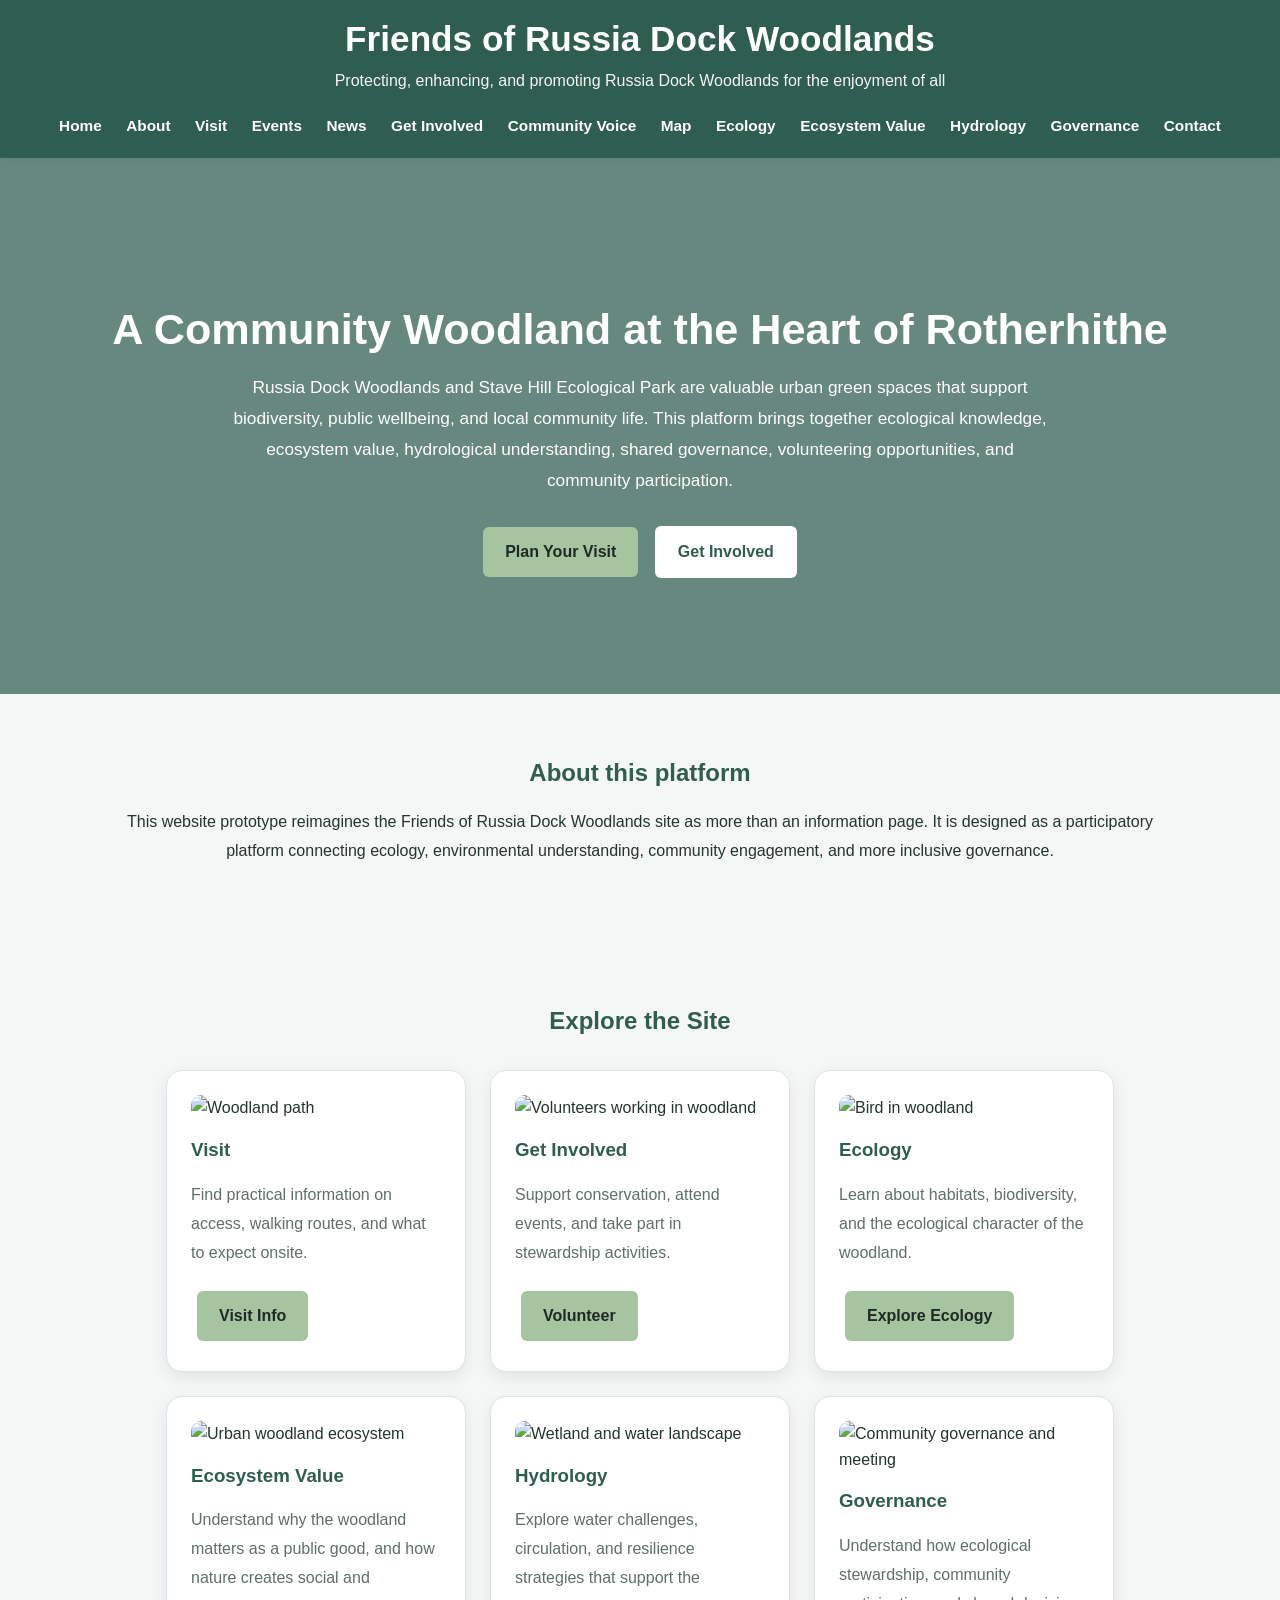
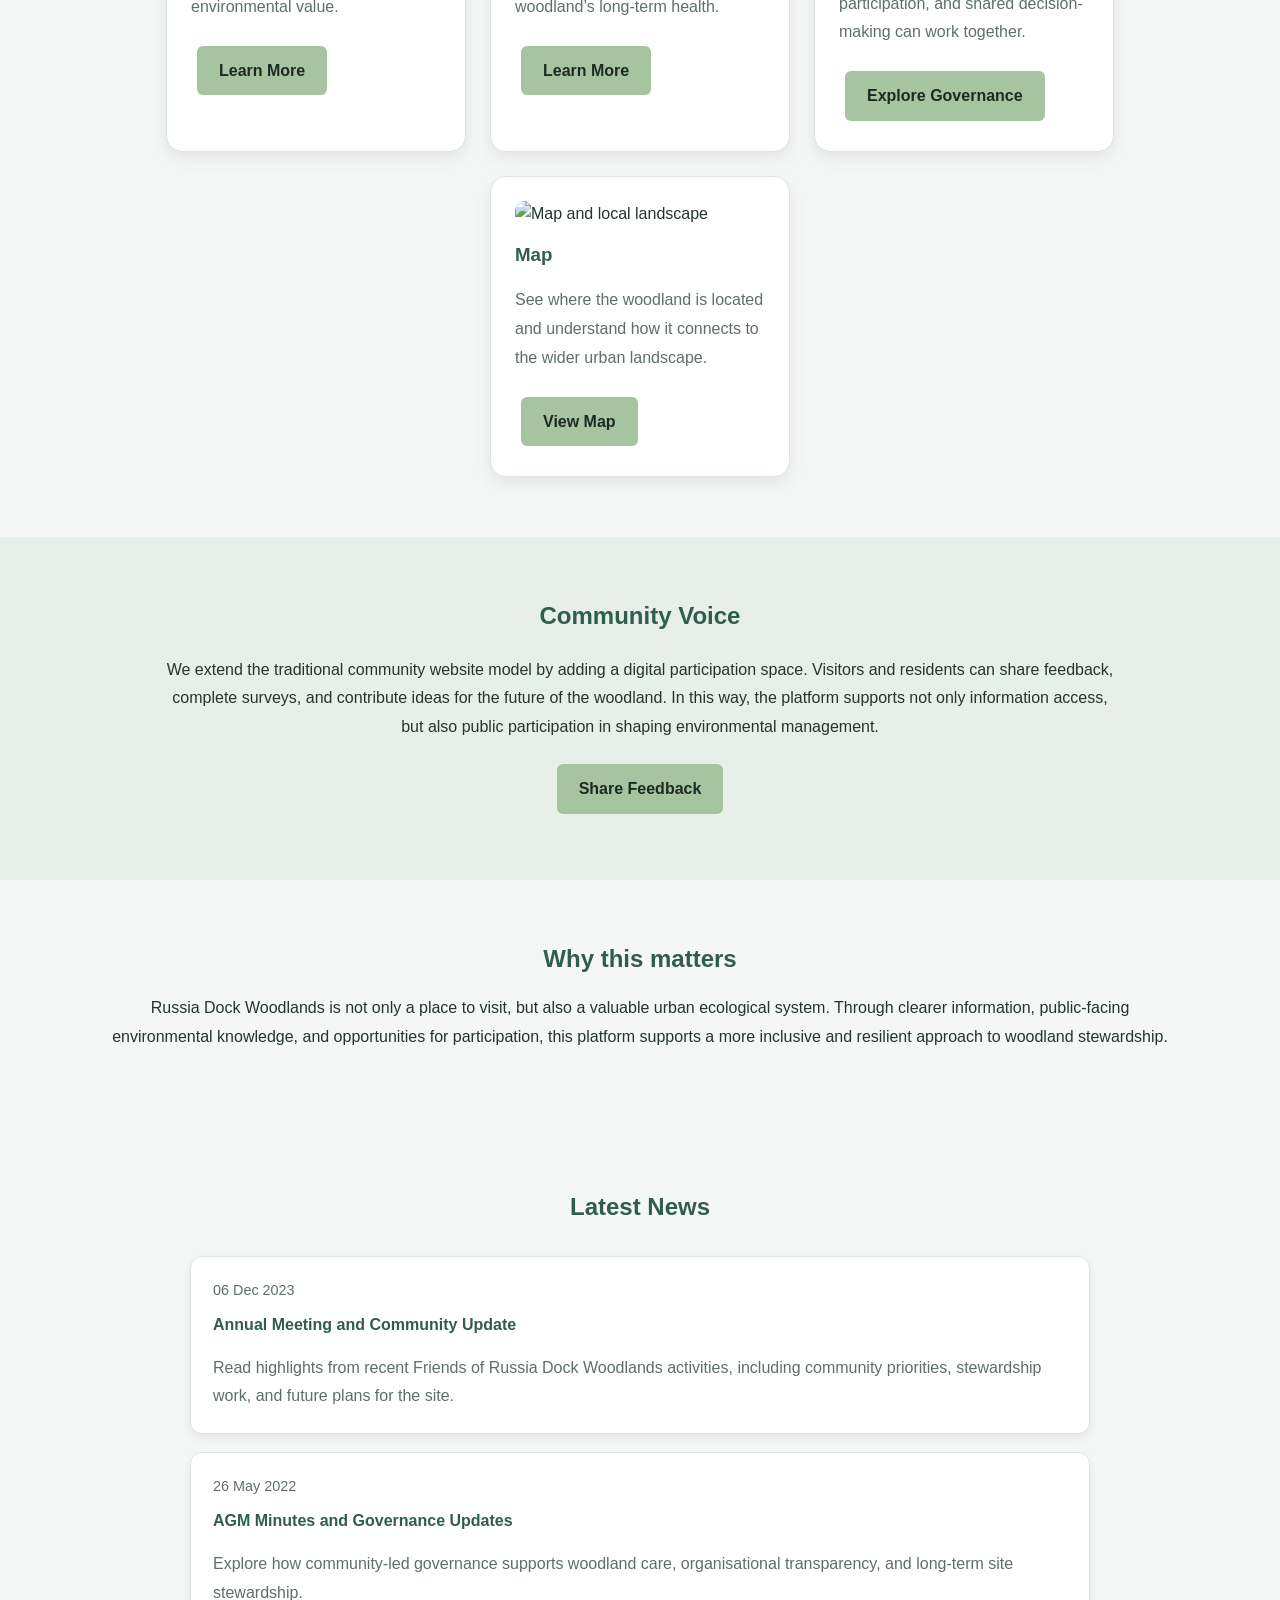
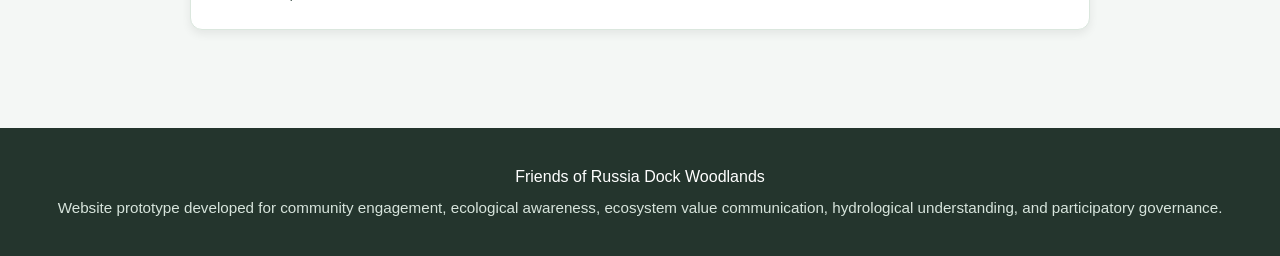
==== commit 9647418e: "Refactor index.html for improved content and structure Updated the index.html file to enhance conten" ====
--- a/index.html
+++ b/index.html
@@ -21,6 +21,7 @@
       <a href="community.html">Community Voice</a>
       <a href="map.html">Map</a>
       <a href="ecology.html">Ecology</a>
+      <a href="ecosystem.html">Ecosystem Value</a>
       <a href="hydrology.html">Hydrology</a>
       <a href="governance.html">Governance</a>
       <a href="contact.html">Contact</a>
@@ -32,8 +33,8 @@
     <p>
       Russia Dock Woodlands and Stave Hill Ecological Park are valuable urban green spaces
       that support biodiversity, public wellbeing, and local community life. This platform
-      brings together ecological knowledge, hydrological understanding, shared governance,
-      volunteering opportunities, and community participation.
+      brings together ecological knowledge, ecosystem value, hydrological understanding,
+      shared governance, volunteering opportunities, and community participation.
     </p>
     <a class="button" href="visit.html">Plan Your Visit</a>
     <a class="button secondary" href="involved.html">Get Involved</a>
@@ -44,7 +45,7 @@
     <p>
       This website prototype reimagines the Friends of Russia Dock Woodlands site as more
       than an information page. It is designed as a participatory platform connecting ecology,
-      community engagement, environmental understanding, and more inclusive governance.
+      environmental understanding, community engagement, and more inclusive governance.
     </p>
   </section>
 
@@ -69,8 +70,15 @@
       <div class="card">
         <img src="https://images.unsplash.com/photo-1444464666168-49d633b86797?auto=format&fit=crop&w=1200&q=80" alt="Bird in woodland">
         <h3>Ecology</h3>
-        <p>Learn about habitats, biodiversity, and the ecosystem services provided by the woodland.</p>
+        <p>Learn about habitats, biodiversity, and the ecological character of the woodland.</p>
         <a class="button" href="ecology.html">Explore Ecology</a>
+      </div>
+
+      <div class="card">
+        <img src="https://images.unsplash.com/photo-1473773508845-188df298d2d1?auto=format&fit=crop&w=1200&q=80" alt="Urban woodland ecosystem">
+        <h3>Ecosystem Value</h3>
+        <p>Understand why the woodland matters as a public good, and how nature creates social and environmental value.</p>
+        <a class="button" href="ecosystem.html">Learn More</a>
       </div>
 
       <div class="card">
@@ -148,7 +156,7 @@
     <p>Friends of Russia Dock Woodlands</p>
     <p class="small">
       Website prototype developed for community engagement, ecological awareness,
-      hydrological understanding, and participatory governance.
+      ecosystem value communication, hydrological understanding, and participatory governance.
     </p>
   </footer>
 
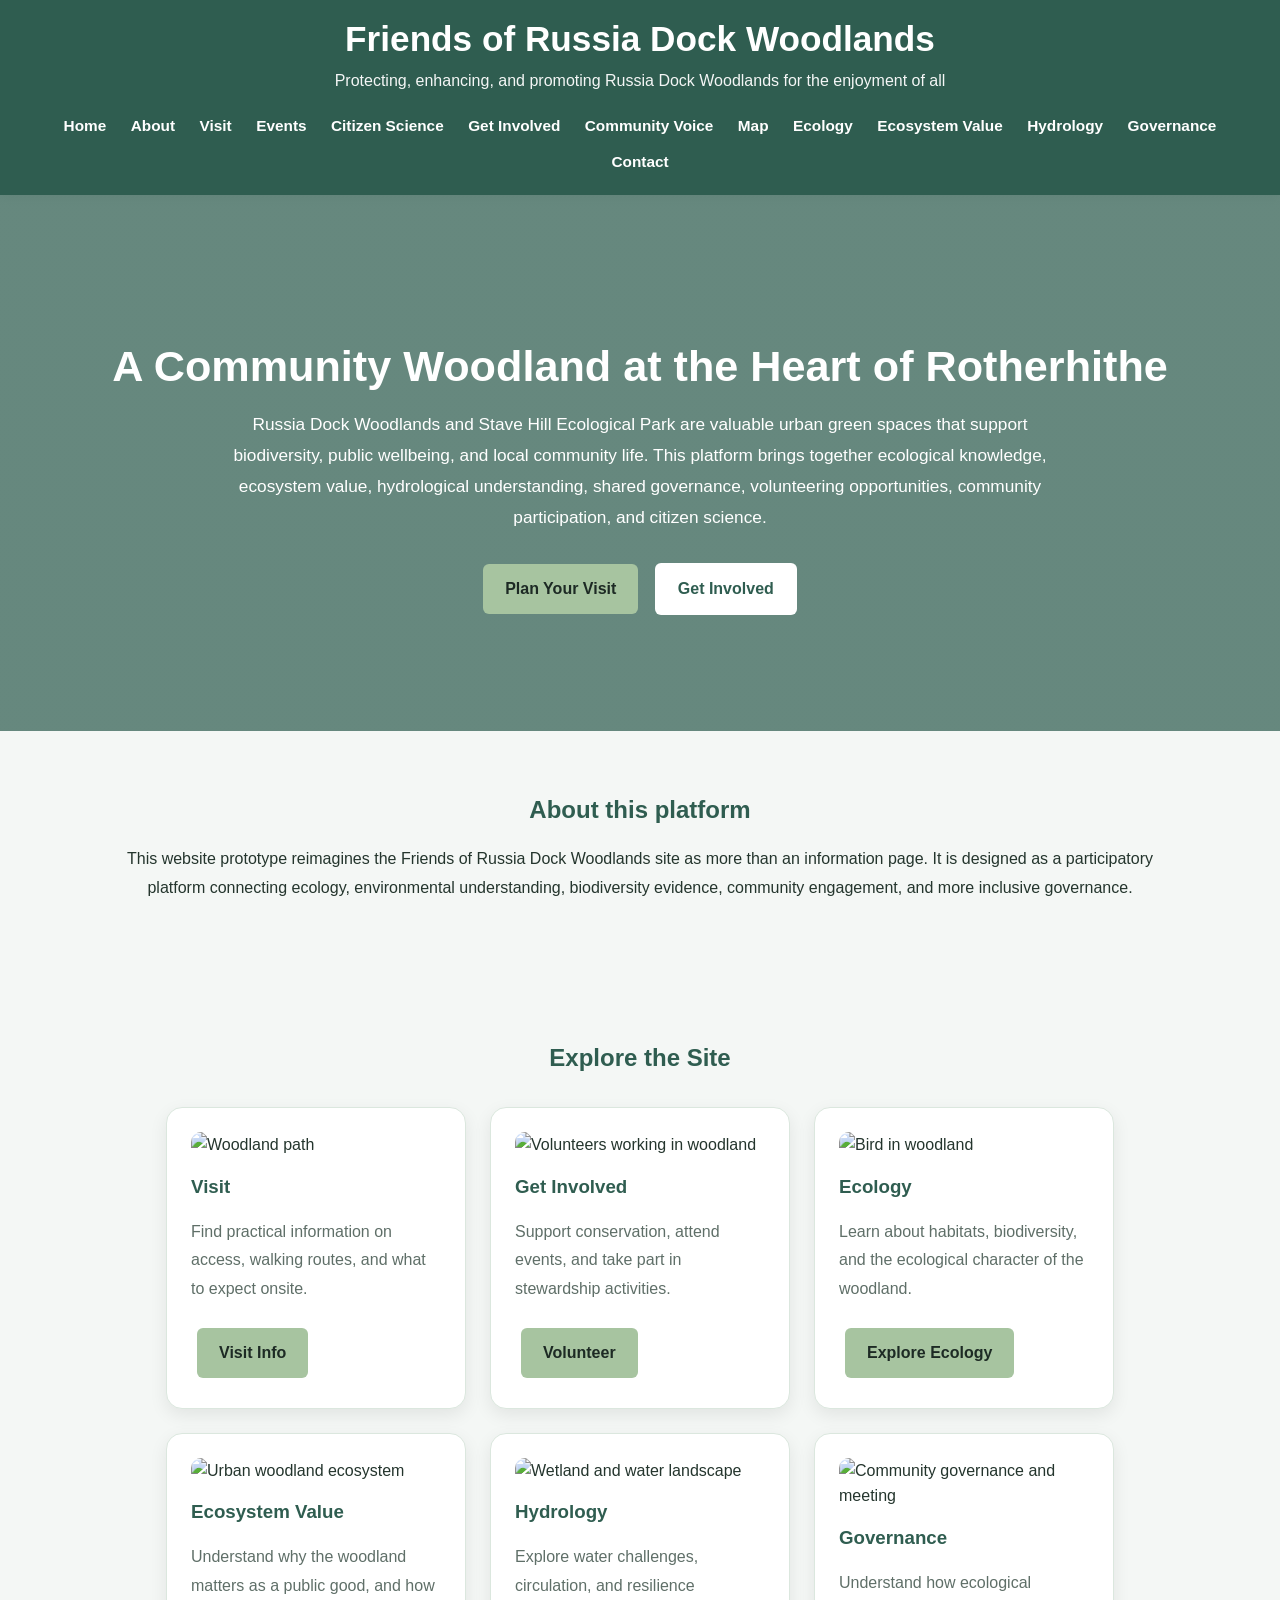
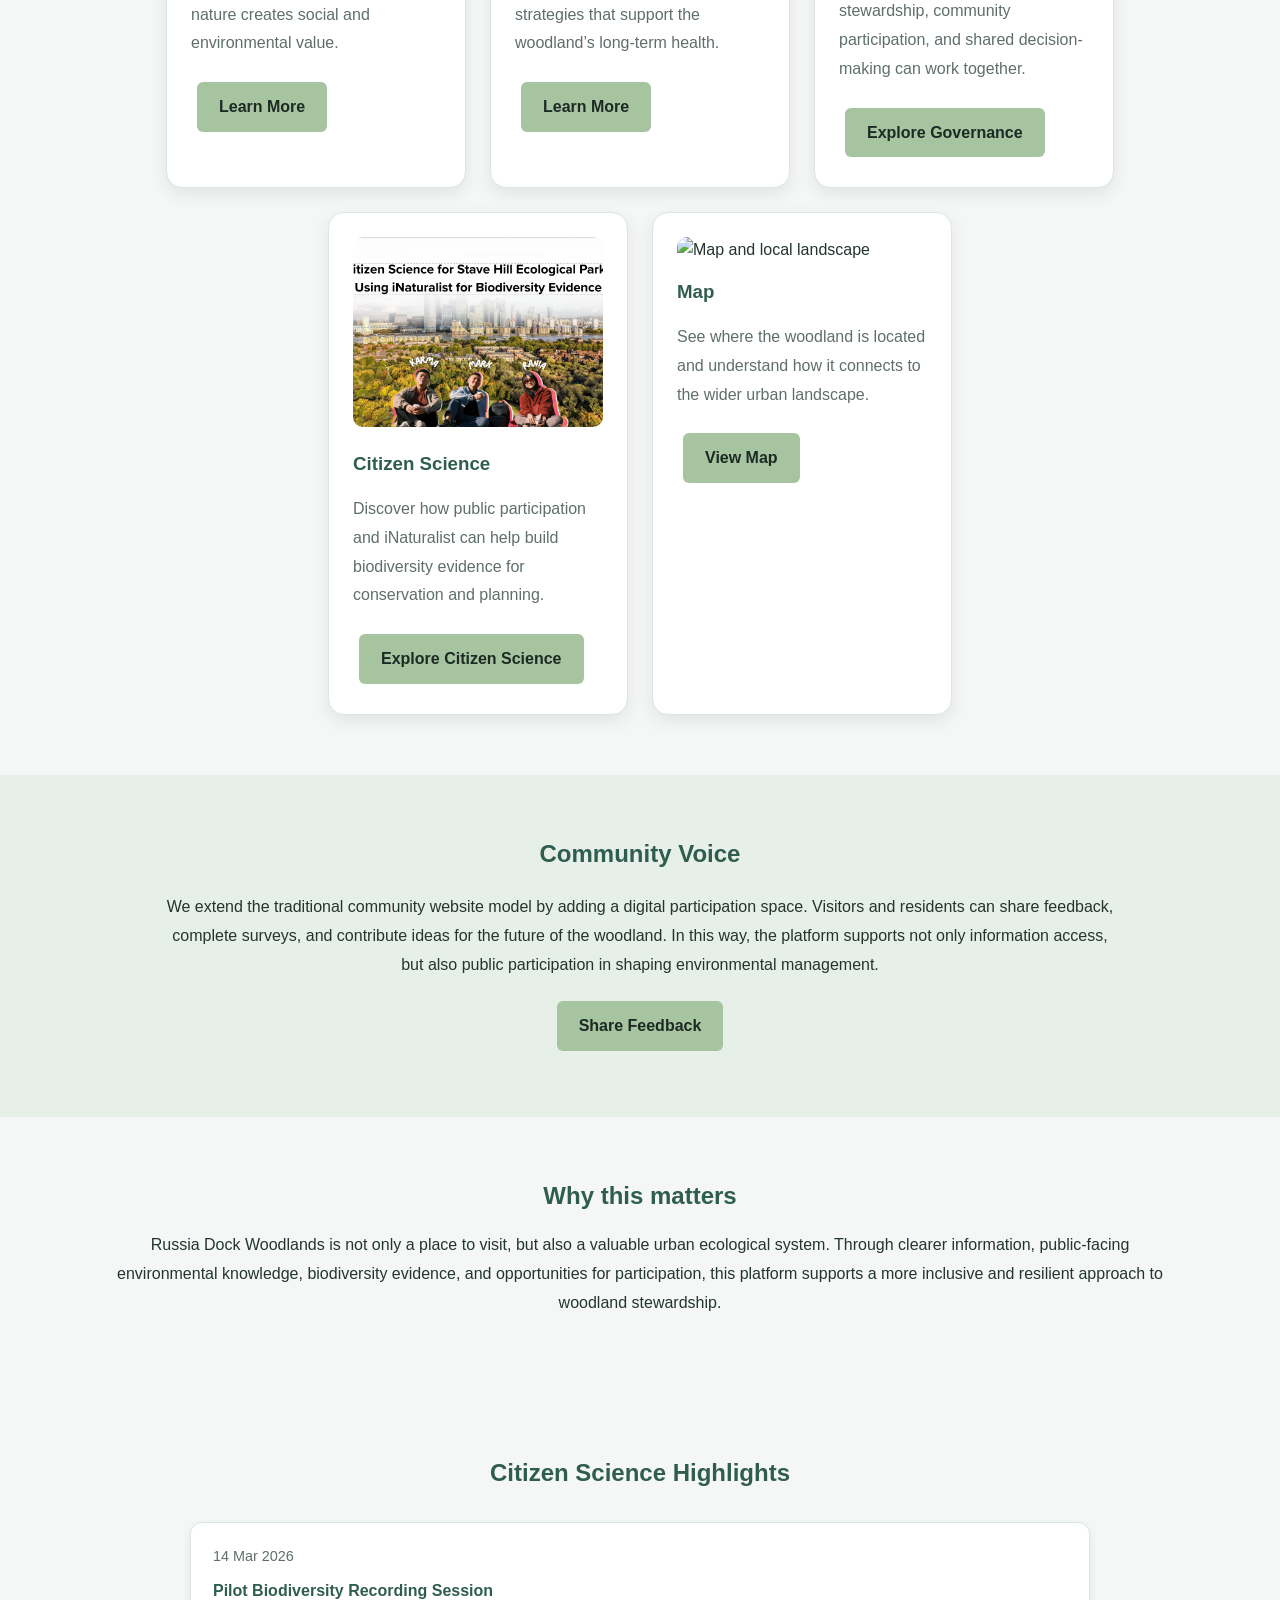
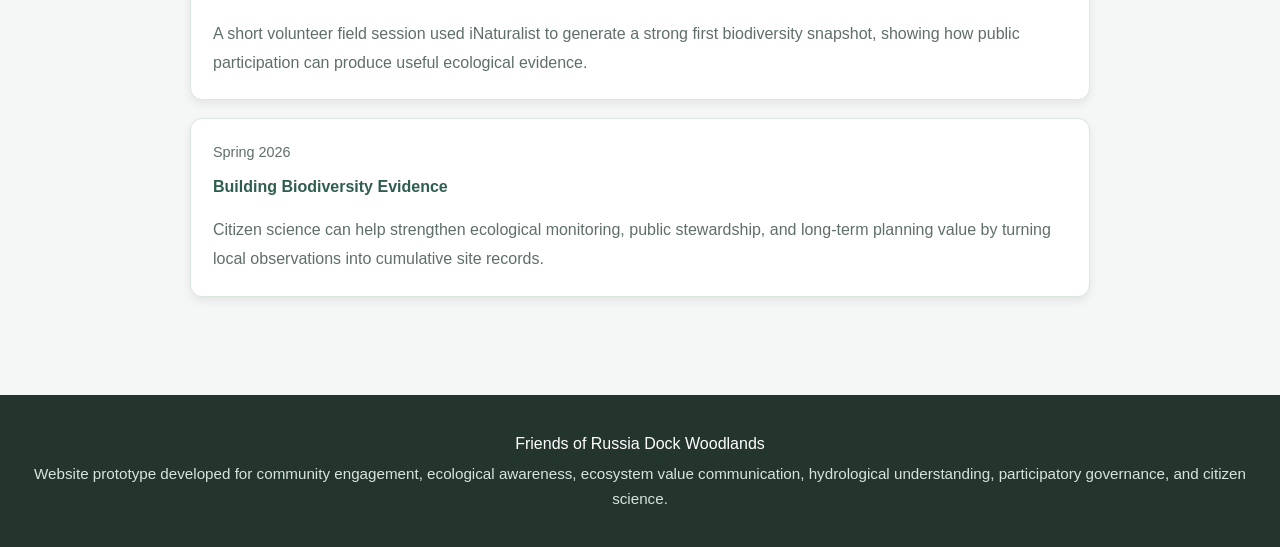
==== commit 2143193f: "Update index.html" ====
--- a/index.html
+++ b/index.html
@@ -16,7 +16,7 @@
       <a href="about.html">About</a>
       <a href="visit.html">Visit</a>
       <a href="events.html">Events</a>
-      <a href="news.html">News</a>
+      <a href="news.html">Citizen Science</a>
       <a href="involved.html">Get Involved</a>
       <a href="community.html">Community Voice</a>
       <a href="map.html">Map</a>
@@ -34,7 +34,7 @@
       Russia Dock Woodlands and Stave Hill Ecological Park are valuable urban green spaces
       that support biodiversity, public wellbeing, and local community life. This platform
       brings together ecological knowledge, ecosystem value, hydrological understanding,
-      shared governance, volunteering opportunities, and community participation.
+      shared governance, volunteering opportunities, community participation, and citizen science.
     </p>
     <a class="button" href="visit.html">Plan Your Visit</a>
     <a class="button secondary" href="involved.html">Get Involved</a>
@@ -45,7 +45,7 @@
     <p>
       This website prototype reimagines the Friends of Russia Dock Woodlands site as more
       than an information page. It is designed as a participatory platform connecting ecology,
-      environmental understanding, community engagement, and more inclusive governance.
+      environmental understanding, biodiversity evidence, community engagement, and more inclusive governance.
     </p>
   </section>
 
@@ -96,6 +96,13 @@
       </div>
 
       <div class="card">
+        <img src="images/citizen-science/hero.jpg" alt="Citizen science and biodiversity recording">
+        <h3>Citizen Science</h3>
+        <p>Discover how public participation and iNaturalist can help build biodiversity evidence for conservation and planning.</p>
+        <a class="button" href="news.html">Explore Citizen Science</a>
+      </div>
+
+      <div class="card">
         <img src="https://images.unsplash.com/photo-1482192505345-5655af888cc4?auto=format&fit=crop&w=1200&q=80" alt="Map and local landscape">
         <h3>Map</h3>
         <p>See where the woodland is located and understand how it connects to the wider urban landscape.</p>
@@ -122,30 +129,31 @@
     <h2>Why this matters</h2>
     <p>
       Russia Dock Woodlands is not only a place to visit, but also a valuable urban ecological
-      system. Through clearer information, public-facing environmental knowledge, and opportunities
-      for participation, this platform supports a more inclusive and resilient approach to woodland stewardship.
+      system. Through clearer information, public-facing environmental knowledge, biodiversity evidence,
+      and opportunities for participation, this platform supports a more inclusive and resilient
+      approach to woodland stewardship.
     </p>
   </section>
 
   <section class="section">
-    <h2 style="text-align:center;">Latest News</h2>
+    <h2 style="text-align:center;">Citizen Science Highlights</h2>
     <div class="news-list">
 
       <div class="news-item">
-        <div class="news-date">06 Dec 2023</div>
-        <h4>Annual Meeting and Community Update</h4>
+        <div class="news-date">14 Mar 2026</div>
+        <h4>Pilot Biodiversity Recording Session</h4>
         <p>
-          Read highlights from recent Friends of Russia Dock Woodlands activities, including
-          community priorities, stewardship work, and future plans for the site.
+          A short volunteer field session used iNaturalist to generate a strong first biodiversity snapshot,
+          showing how public participation can produce useful ecological evidence.
         </p>
       </div>
 
       <div class="news-item">
-        <div class="news-date">26 May 2022</div>
-        <h4>AGM Minutes and Governance Updates</h4>
+        <div class="news-date">Spring 2026</div>
+        <h4>Building Biodiversity Evidence</h4>
         <p>
-          Explore how community-led governance supports woodland care, organisational transparency,
-          and long-term site stewardship.
+          Citizen science can help strengthen ecological monitoring, public stewardship, and long-term
+          planning value by turning local observations into cumulative site records.
         </p>
       </div>
 
@@ -156,7 +164,8 @@
     <p>Friends of Russia Dock Woodlands</p>
     <p class="small">
       Website prototype developed for community engagement, ecological awareness,
-      ecosystem value communication, hydrological understanding, and participatory governance.
+      ecosystem value communication, hydrological understanding, participatory governance,
+      and citizen science.
     </p>
   </footer>
 
